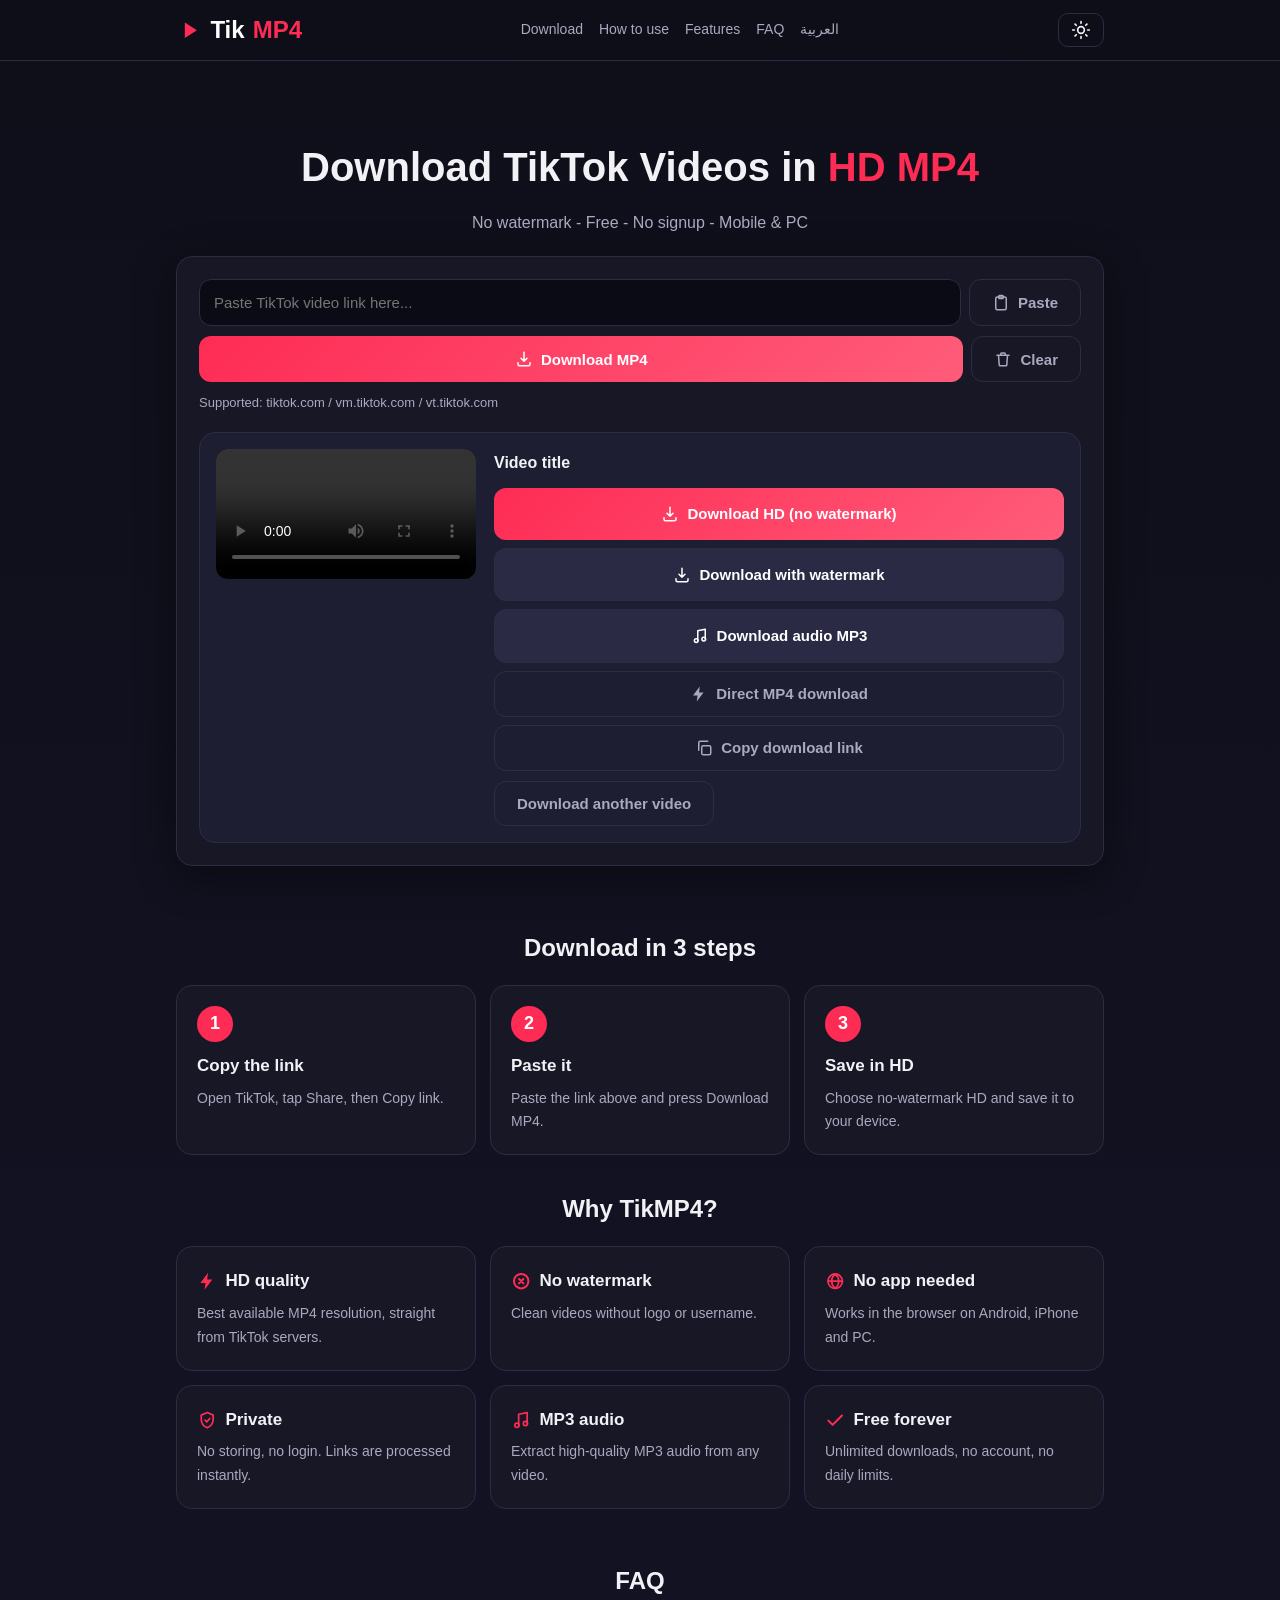
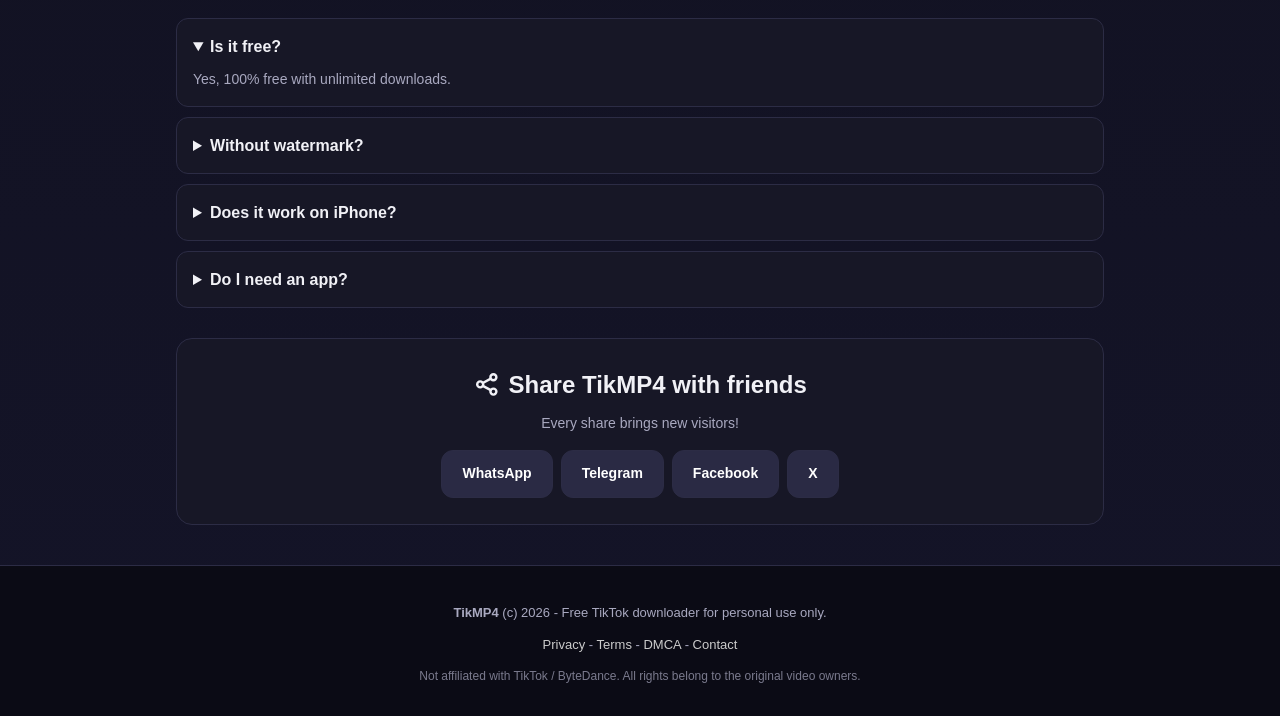
==== en.html @ a7cbd01c "Custom SVG icons, copy-link button, PWA support" ====
<!DOCTYPE html>
<html lang="en" dir="ltr">
<head>
<meta charset="UTF-8">
<meta name="viewport" content="width=device-width, initial-scale=1.0">
<title>TikMP4 | Download TikTok Videos in HD MP4 Without Watermark</title>
<meta name="description" content="Free TikTok video downloader: save any TikTok video as HD MP4 without watermark. No app, no signup, works on mobile and PC.">
<meta name="keywords" content="tiktok downloader, download tiktok video mp4, tiktok no watermark, tik tok mp4 hd">
<meta name="robots" content="index, follow">
<meta property="og:title" content="TikMP4 - TikTok Video Downloader">
<meta property="og:description" content="Download any TikTok video in HD MP4 without watermark, free.">
<meta property="og:type" content="website">
<meta property="og:url" content="https://beraniahmed29-rgb.github.io/tikmp4/en.html">
<meta property="og:image" content="https://beraniahmed29-rgb.github.io/tikmp4/social-preview.png">
<meta name="twitter:card" content="summary_large_image">
<link rel="icon" type="image/svg+xml" href="favicon.svg">
<link rel="alternate" hreflang="ar" href="https://beraniahmed29-rgb.github.io/tikmp4/">
<link rel="alternate" hreflang="en" href="https://beraniahmed29-rgb.github.io/tikmp4/en.html">
<meta name="theme-color" content="#0f0f1a">
<link rel="stylesheet" href="style.css">
<script type="application/ld+json">
{"@context":"https://schema.org","@type":"WebApplication","name":"TikMP4","url":"https://beraniahmed29-rgb.github.io/tikmp4/en.html","applicationCategory":"MultimediaApplication","operatingSystem":"Any","offers":{"@type":"Offer","price":"0","priceCurrency":"USD"},"description":"Free TikTok video downloader: HD MP4 without watermark."}
</script>
</head>
<body>

<header class="header">
  <div class="container header-inner">
    <a href="en.html" class="logo"><svg class="ic logo-ic" aria-hidden="true"><use href="icons.svg?v=1#i-play"></use></svg>Tik<span>MP4</span></a>
    <nav class="nav">
      <a href="#downloader">Download</a>
      <a href="#how">How to use</a>
      <a href="#features">Features</a>
      <a href="#faq">FAQ</a>
      <a href="index.html">العربية</a>
    </nav>
    <button id="themeToggle" class="theme-btn" type="button" title="Dark/Light mode"><svg class="ic" aria-hidden="true"><use href="icons.svg?v=1#i-sun"></use></svg></button>
  </div>
</header>

<div class="container">
  <div id="ad-top-banner" class="ad-slot ad-leaderboard"><small>Ad space</small></div>
</div>

<main class="container">

  <section class="hero" id="downloader" style="text-align:center">
    <h1>Download TikTok Videos in <span class="hl">HD MP4</span></h1>
    <p class="subtitle">No watermark - Free - No signup - Mobile &amp; PC</p>

    <div class="dl-box" style="text-align:left">
      <div class="input-row">
        <input id="tiktokUrl" type="url" inputmode="url" placeholder="Paste TikTok video link here..." autocomplete="off" dir="ltr">
        <button id="pasteBtn" class="btn btn-ghost" type="button"><svg class="ic" aria-hidden="true"><use href="icons.svg?v=1#i-paste"></use></svg>Paste</button>
      </div>
      <div class="btn-row">
        <button id="downloadBtn" class="btn btn-primary" type="button"><svg class="ic" aria-hidden="true"><use href="icons.svg?v=1#i-download"></use></svg>Download MP4</button>
        <button id="clearBtn" class="btn btn-ghost" type="button"><svg class="ic" aria-hidden="true"><use href="icons.svg?v=1#i-trash"></use></svg>Clear</button>
      </div>
      <p class="hint">Supported: tiktok.com / vm.tiktok.com / vt.tiktok.com</p>

      <div id="status" class="status" hidden></div>

      <div id="result" class="result" hidden style="text-align:left">
        <div class="result-media">
          <video id="previewVideo" controls playsinline preload="metadata"></video>
          <img id="previewCover" alt="Video cover" hidden>
        </div>
        <div class="result-info">
          <h3 id="videoTitle">Video title</h3>
          <p id="videoAuthor" class="author"></p>
          <p id="videoMeta" class="meta"></p>
          <div class="dl-actions">
            <a id="btnNoWatermark" class="btn btn-primary" href="#" target="_blank" rel="noopener"><svg class="ic" aria-hidden="true"><use href="icons.svg?v=1#i-download"></use></svg>Download HD (no watermark)</a>
            <a id="btnWatermark" class="btn btn-secondary" href="#" target="_blank" rel="noopener"><svg class="ic" aria-hidden="true"><use href="icons.svg?v=1#i-download"></use></svg>Download with watermark</a>
            <a id="btnMusic" class="btn btn-secondary" href="#" target="_blank" rel="noopener"><svg class="ic" aria-hidden="true"><use href="icons.svg?v=1#i-music"></use></svg>Download audio MP3</a>
            <button id="btnForceDl" class="btn btn-ghost" type="button"><svg class="ic" aria-hidden="true"><use href="icons.svg?v=1#i-bolt"></use></svg>Direct MP4 download</button>
            <button id="copyLinkBtn" class="btn btn-ghost" type="button"><svg class="ic" aria-hidden="true"><use href="icons.svg?v=1#i-copy"></use></svg>Copy download link</button>
          </div>
          <button id="newBtn" class="btn btn-ghost" type="button">Download another video</button>
        </div>
      </div>
    </div>
  </section>

  <section id="historySection" class="history" hidden>
    <h2><svg class="ic" aria-hidden="true"><use href="icons.svg?v=1#i-clock"></use></svg> Your recent downloads</h2>
    <div id="historyList" class="history-list"></div>
    <button id="historyClear" class="btn btn-ghost" type="button">Clear history</button>
  </section>

  <div id="ad-middle-banner" class="ad-slot ad-responsive"><small>Ad space</small></div>

  <section class="grid-3" id="how" style="text-align:center">
    <h2>Download in 3 steps</h2>
    <div class="cards" style="text-align:left">
      <div class="card"><div class="step">1</div><h3>Copy the link</h3><p>Open TikTok, tap Share, then Copy link.</p></div>
      <div class="card"><div class="step">2</div><h3>Paste it</h3><p>Paste the link above and press Download MP4.</p></div>
      <div class="card"><div class="step">3</div><h3>Save in HD</h3><p>Choose no-watermark HD and save it to your device.</p></div>
    </div>
  </section>

  <section id="features" style="text-align:center">
    <h2>Why TikMP4?</h2>
    <div class="cards" style="text-align:left">
      <div class="card"><h3><svg class="ic" aria-hidden="true"><use href="icons.svg?v=1#i-bolt"></use></svg>HD quality</h3><p>Best available MP4 resolution, straight from TikTok servers.</p></div>
      <div class="card"><h3><svg class="ic" aria-hidden="true"><use href="icons.svg?v=1#i-x"></use></svg>No watermark</h3><p>Clean videos without logo or username.</p></div>
      <div class="card"><h3><svg class="ic" aria-hidden="true"><use href="icons.svg?v=1#i-globe"></use></svg>No app needed</h3><p>Works in the browser on Android, iPhone and PC.</p></div>
      <div class="card"><h3><svg class="ic" aria-hidden="true"><use href="icons.svg?v=1#i-shield"></use></svg>Private</h3><p>No storing, no login. Links are processed instantly.</p></div>
      <div class="card"><h3><svg class="ic" aria-hidden="true"><use href="icons.svg?v=1#i-music"></use></svg>MP3 audio</h3><p>Extract high-quality MP3 audio from any video.</p></div>
      <div class="card"><h3><svg class="ic" aria-hidden="true"><use href="icons.svg?v=1#i-check"></use></svg>Free forever</h3><p>Unlimited downloads, no account, no daily limits.</p></div>
    </div>
  </section>

  <div id="ad-native" class="ad-slot ad-responsive"><small>Ad space</small></div>

  <section id="faq">
    <h2>FAQ</h2>
    <details open><summary>Is it free?</summary><p>Yes, 100% free with unlimited downloads.</p></details>
    <details><summary>Without watermark?</summary><p>Yes, the first button gives you HD MP4 with no watermark.</p></details>
    <details><summary>Does it work on iPhone?</summary><p>Yes. In Safari tap download, then Share - Save Video.</p></details>
    <details><summary>Do I need an app?</summary><p>No, everything runs in the browser.</p></details>
  </section>

  <section class="share-box">
    <h2><svg class="ic" aria-hidden="true"><use href="icons.svg?v=1#i-share"></use></svg> Share TikMP4 with friends</h2>
    <p>Every share brings new visitors!</p>
    <div class="share-btns">
      <a id="shareWa" class="btn btn-secondary" target="_blank" rel="noopener" href="#">WhatsApp</a>
      <a id="shareTg" class="btn btn-secondary" target="_blank" rel="noopener" href="#">Telegram</a>
      <a id="shareFb" class="btn btn-secondary" target="_blank" rel="noopener" href="#">Facebook</a>
      <a id="shareX" class="btn btn-secondary" target="_blank" rel="noopener" href="#">X</a>
      <button id="shareNative" class="btn btn-ghost" type="button"><svg class="ic" aria-hidden="true"><use href="icons.svg?v=1#i-share"></use></svg>Share</button>
    </div>
  </section>

</main>

<footer class="footer">
  <div class="container">
    <div id="ad-bottom-banner" class="ad-slot ad-leaderboard"><small>Ad space</small></div>
  </div>
  <div class="container footer-inner">
    <p><strong>TikMP4</strong> (c) 2026 - Free TikTok downloader for personal use only.</p>
    <nav>
      <a href="privacy.html">Privacy</a> -
      <a href="terms.html">Terms</a> -
      <a href="dmca.html">DMCA</a> -
      <a href="contact.html">Contact</a>
    </nav>
    <p class="disclaimer">Not affiliated with TikTok / ByteDance. All rights belong to the original video owners.</p>
  </div>
</footer>

<button id="toTop" type="button" title="Back to top"><svg class="ic" aria-hidden="true"><use href="icons.svg?v=1#i-up"></use></svg></button>
<script src="ads.js?v=9"></script>
<script src="app-en.js?v=1"></script>
<script src="ui.js?v=2"></script>
<script src="history.js?v=1"></script>
<script>if("serviceWorker" in navigator){window.addEventListener("load",function(){navigator.serviceWorker.register("sw.js").catch(function(){})})}</script>
</body>
</html>
---- style.css ----
:root{
  --bg:#0f0f1a; --bg2:#171726; --card:#1e1e32; --text:#f1f1f6; --muted:#a9a9c0;
  --primary:#fe2c55; --primary2:#ff5c7a; --accent:#25f4ee; --border:#2c2c45;
  --radius:16px;
}
*{box-sizing:border-box;margin:0;padding:0}
body{font-family:'Segoe UI',Tahoma,Arial,sans-serif;background:linear-gradient(180deg,#0f0f1a,#141428);color:var(--text);min-height:100vh;line-height:1.7}
.container{max-width:960px;margin:0 auto;padding:0 16px}
.header{position:sticky;top:0;z-index:50;background:rgba(15,15,26,.92);backdrop-filter:blur(10px);border-bottom:1px solid var(--border)}
.header-inner{display:flex;align-items:center;justify-content:space-between;height:60px}
.logo{font-size:24px;font-weight:800;text-decoration:none;color:#fff}
.logo span{color:var(--primary)}
.nav{display:flex;gap:16px}
.nav a{color:var(--muted);text-decoration:none;font-size:14px}
.nav a:hover{color:#fff}
@media(max-width:640px){.nav{display:none}}

.hero{text-align:center;padding:36px 0 10px}
.hero h1{font-size:clamp(24px,5vw,40px);font-weight:800;margin-bottom:8px}
.hl{color:var(--primary)}
.subtitle{color:var(--muted);margin-bottom:20px}

.dl-box{background:var(--bg2);border:1px solid var(--border);border-radius:var(--radius);padding:22px;box-shadow:0 10px 40px rgba(0,0,0,.4)}
.input-row{display:flex;gap:8px}
.input-row input{flex:1;background:#0b0b15;border:1px solid var(--border);border-radius:12px;color:#fff;padding:14px;font-size:15px;outline:none}
.input-row input:focus{border-color:var(--primary)}
.btn{border:none;border-radius:12px;padding:13px 22px;font-size:15px;font-weight:700;cursor:pointer;text-decoration:none;display:inline-block;transition:.2s}
.btn-primary{background:linear-gradient(135deg,var(--primary),var(--primary2));color:#fff}
.btn-primary:hover{transform:translateY(-1px);box-shadow:0 6px 20px rgba(254,44,85,.4)}
.btn-primary:disabled{opacity:.6;cursor:wait;transform:none}
.btn-secondary{background:#2a2a44;color:#fff;border:1px solid var(--border)}
.btn-secondary:hover{background:#34345a}
.btn-ghost{background:transparent;color:var(--muted);border:1px solid var(--border)}
.btn-ghost:hover{color:#fff;border-color:#555}
.btn-row{display:flex;gap:8px;margin-top:10px;justify-content:center;flex-wrap:wrap}
.btn-row .btn-primary{flex:1;min-width:200px}
.hint{color:var(--muted);font-size:13px;margin-top:10px}

.status{margin-top:14px;padding:12px;border-radius:10px;font-size:14px}
.status.loading{background:#1a2a4a;color:#7fb3ff}
.status.error{background:#3a1620;color:#ff8fa0;border:1px solid #6b2230}
.status.success{background:#123324;color:#6ff2b0;border:1px solid #1f5c3d}

.result{display:flex;gap:18px;margin-top:18px;text-align:right;background:var(--card);border:1px solid var(--border);border-radius:var(--radius);padding:16px}
@media(max-width:700px){.result{flex-direction:column}}
.result-media{flex:0 0 260px}
.result-media video,.result-media img{width:100%;max-height:460px;border-radius:12px;background:#000}
.result-info{flex:1}
.result-info h3{font-size:16px;margin-bottom:6px;word-break:break-word}
.author{color:var(--accent);font-size:14px;margin-bottom:4px}
.meta{color:var(--muted);font-size:13px;margin-bottom:12px}
.dl-actions{display:flex;flex-direction:column;gap:8px;margin-bottom:10px}
.dl-actions .btn{text-align:center}

.ad-slot{background:#101020;border:1px dashed #3a3a5c;border-radius:12px;min-height:90px;display:flex;align-items:center;justify-content:center;margin:18px 0;position:relative;flex-direction:column;gap:6px;overflow:hidden}
.ad-slot small{color:#55577a;font-size:11px;position:absolute;top:4px;left:10px}
.ad-leaderboard{min-height:90px}
.ad-responsive{min-height:120px}

.grid-3 h2,#features h2,#faq h2{text-align:center;margin:34px 0 16px;font-size:24px}
.cards{display:grid;grid-template-columns:repeat(auto-fit,minmax(240px,1fr));gap:14px}
.card{background:var(--bg2);border:1px solid var(--border);border-radius:var(--radius);padding:20px}
.card h3{margin-bottom:6px;font-size:17px}
.card p{color:var(--muted);font-size:14px}
.step{width:36px;height:36px;border-radius:50%;background:var(--primary);color:#fff;font-weight:800;display:flex;align-items:center;justify-content:center;margin-bottom:10px}

#faq details{background:var(--bg2);border:1px solid var(--border);border-radius:12px;padding:14px 16px;margin-bottom:10px;cursor:pointer}
#faq summary{font-weight:700;cursor:pointer}
#faq p{color:var(--muted);margin-top:8px;font-size:14px}

.footer{margin-top:40px;border-top:1px solid var(--border);background:#0b0b15;padding-bottom:30px}
.footer-inner{text-align:center;color:var(--muted);font-size:13px}
.footer-inner nav{margin:10px 0}
.footer-inner a{color:#ccc;text-decoration:none}
.footer-inner a:hover{color:#fff}
.disclaimer{font-size:12px;opacity:.7}

.page{max-width:760px;margin:30px auto;background:var(--bg2);border:1px solid var(--border);border-radius:var(--radius);padding:28px}
.page h1{margin-bottom:12px}
.page p,.page li{color:#cfcfe0;font-size:15px;margin-bottom:10px}
.page a{color:var(--accent)}

.share-box{text-align:center;background:var(--bg2);border:1px solid var(--border);border-radius:var(--radius);padding:26px 18px;margin-top:30px}
.share-box h2{margin-bottom:6px}
.share-box p{color:var(--muted);font-size:14px;margin-bottom:14px}
.share-btns{display:flex;gap:8px;justify-content:center;flex-wrap:wrap}
.share-btns .btn{padding:11px 20px;font-size:14px}

/* Light theme */
[data-theme="light"]{--bg:#f4f4fa;--bg2:#ffffff;--card:#ffffff;--text:#16162a;--muted:#5a5a75;--border:#e0e0ef}
[data-theme="light"] body{background:linear-gradient(180deg,#f4f4fa,#e9e9f5)}
[data-theme="light"] .header{background:rgba(255,255,255,.92)}
[data-theme="light"] .logo{color:#16162a}
[data-theme="light"] .input-row input{background:#f4f4fa;color:#16162a}
[data-theme="light"] .result-media video,.result-media img{background:#ddd}
[data-theme="light"] .footer{background:#ececf5}
[data-theme="light"] .ad-slot{background:#f0f0f8}

/* History */
.history{background:var(--bg2);border:1px solid var(--border);border-radius:var(--radius);padding:20px;margin-top:22px}
.history h2{font-size:19px;margin-bottom:12px}
.history-list{display:flex;flex-direction:column;gap:10px;margin-bottom:12px}
.history-item{display:flex;align-items:center;gap:12px;background:var(--card);border:1px solid var(--border);border-radius:12px;padding:8px 12px}
.history-item img{width:52px;height:52px;object-fit:cover;border-radius:8px;background:#000;flex-shrink:0}
.history-item .no-cover{width:52px;height:52px;border-radius:8px;background:#2a2a44;display:flex;align-items:center;justify-content:center;font-size:24px;flex-shrink:0}
.history-txt{flex:1;min-width:0}
.history-txt strong{display:block;font-size:14px;white-space:nowrap;overflow:hidden;text-overflow:ellipsis}
.history-txt span{color:var(--muted);font-size:12px}
.history-item .btn{padding:8px 18px;font-size:13px;flex-shrink:0}

/* Header theme button + back to top */
.theme-btn{background:transparent;border:1px solid var(--border);border-radius:10px;font-size:18px;padding:6px 12px;cursor:pointer;color:var(--text)}
.theme-btn:hover{border-color:var(--primary)}
#toTop{position:fixed;bottom:22px;inset-inline-start:22px;z-index:60;width:48px;height:48px;border-radius:50%;border:1px solid var(--border);background:var(--primary);color:#fff;font-size:22px;cursor:pointer;display:none;align-items:center;justify-content:center;box-shadow:0 6px 20px rgba(0,0,0,.4)}

/* Icon system */
.ic{width:1.2em;height:1.2em;vertical-align:-0.22em;flex-shrink:0}
.btn{display:inline-flex;align-items:center;justify-content:center;gap:8px}
.logo{display:inline-flex;align-items:center;gap:8px}
.logo-ic{width:1.1em;height:1.1em;color:var(--primary)}
.card h3{display:flex;align-items:center;gap:8px}
.card h3 .ic{color:var(--primary)}
.step{font-size:18px}
.btn-primary:disabled{animation:pulse 1.2s ease-in-out infinite}
@keyframes pulse{0%,100%{opacity:.65}50%{opacity:1}}
.dl-actions .btn{width:100%}
#toTop .ic{width:22px;height:22px}
.theme-btn{display:inline-flex;align-items:center}
.theme-btn .ic{width:20px;height:20px}
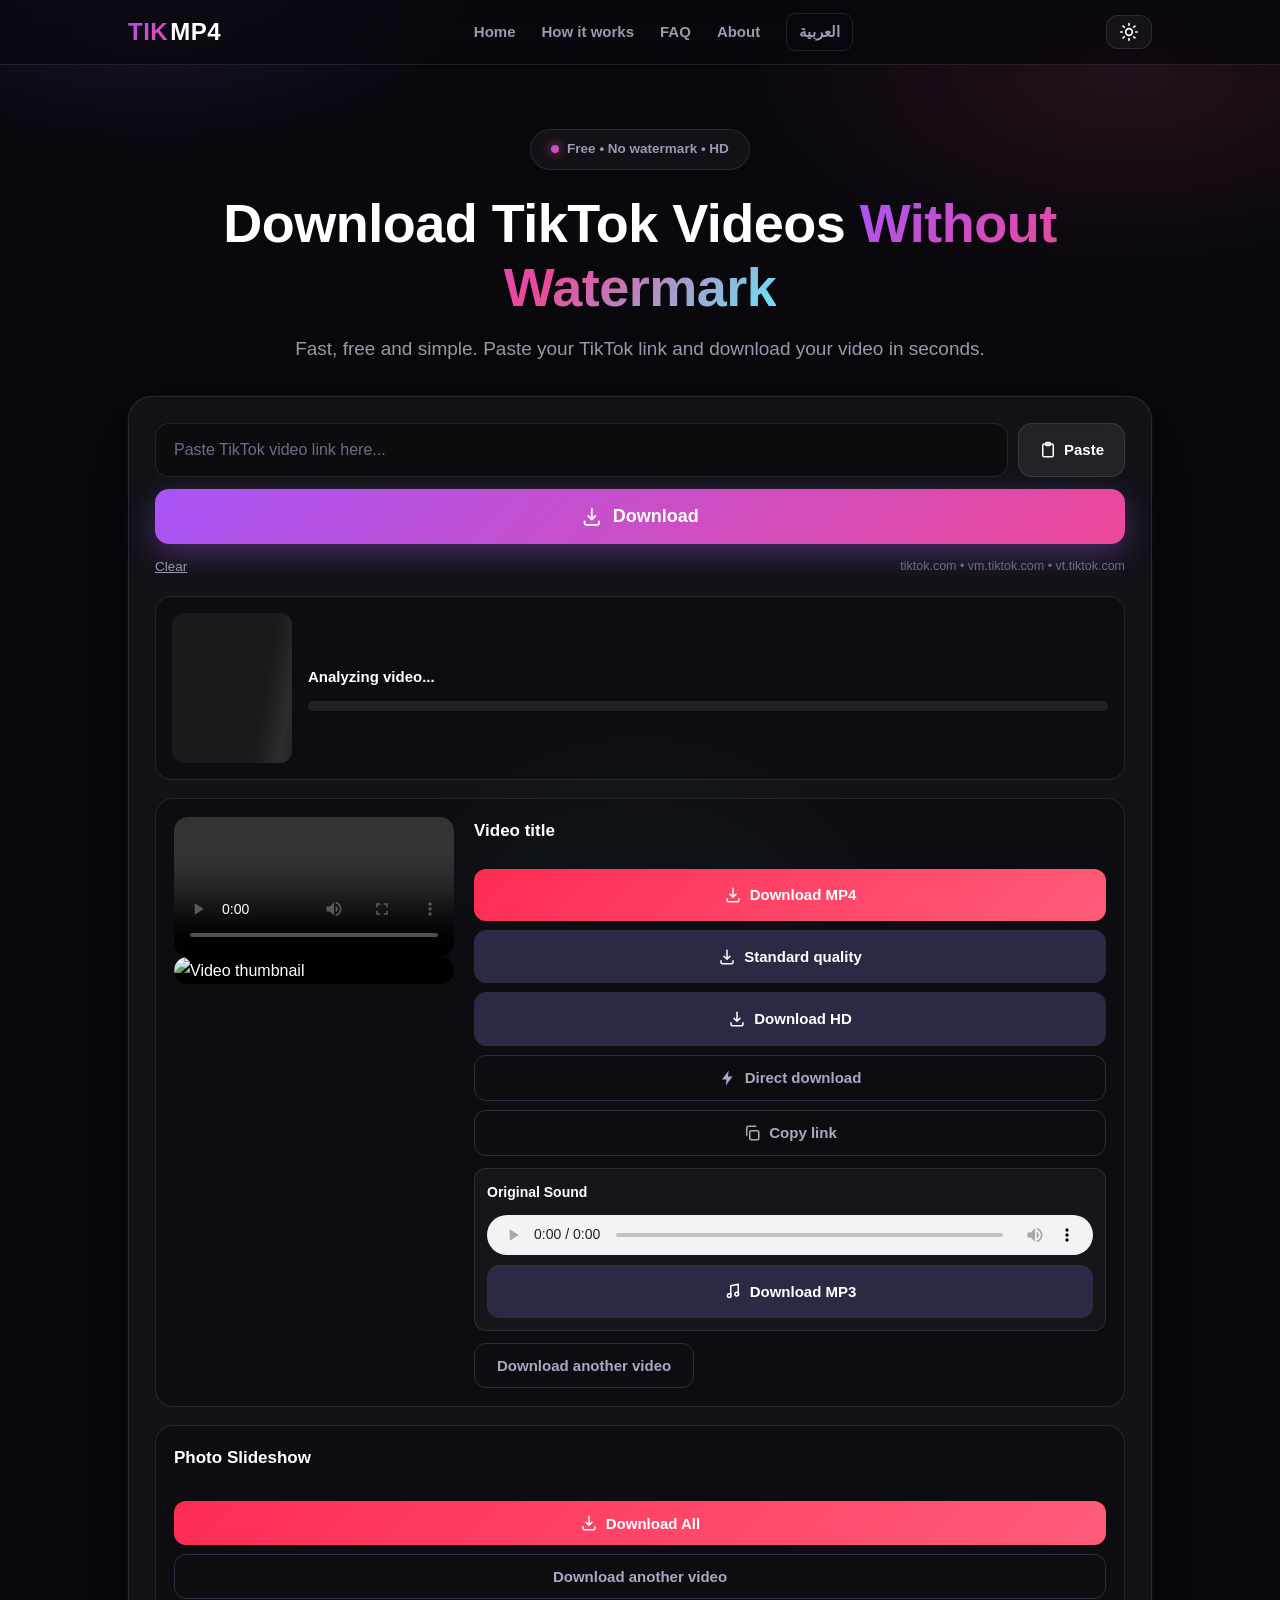
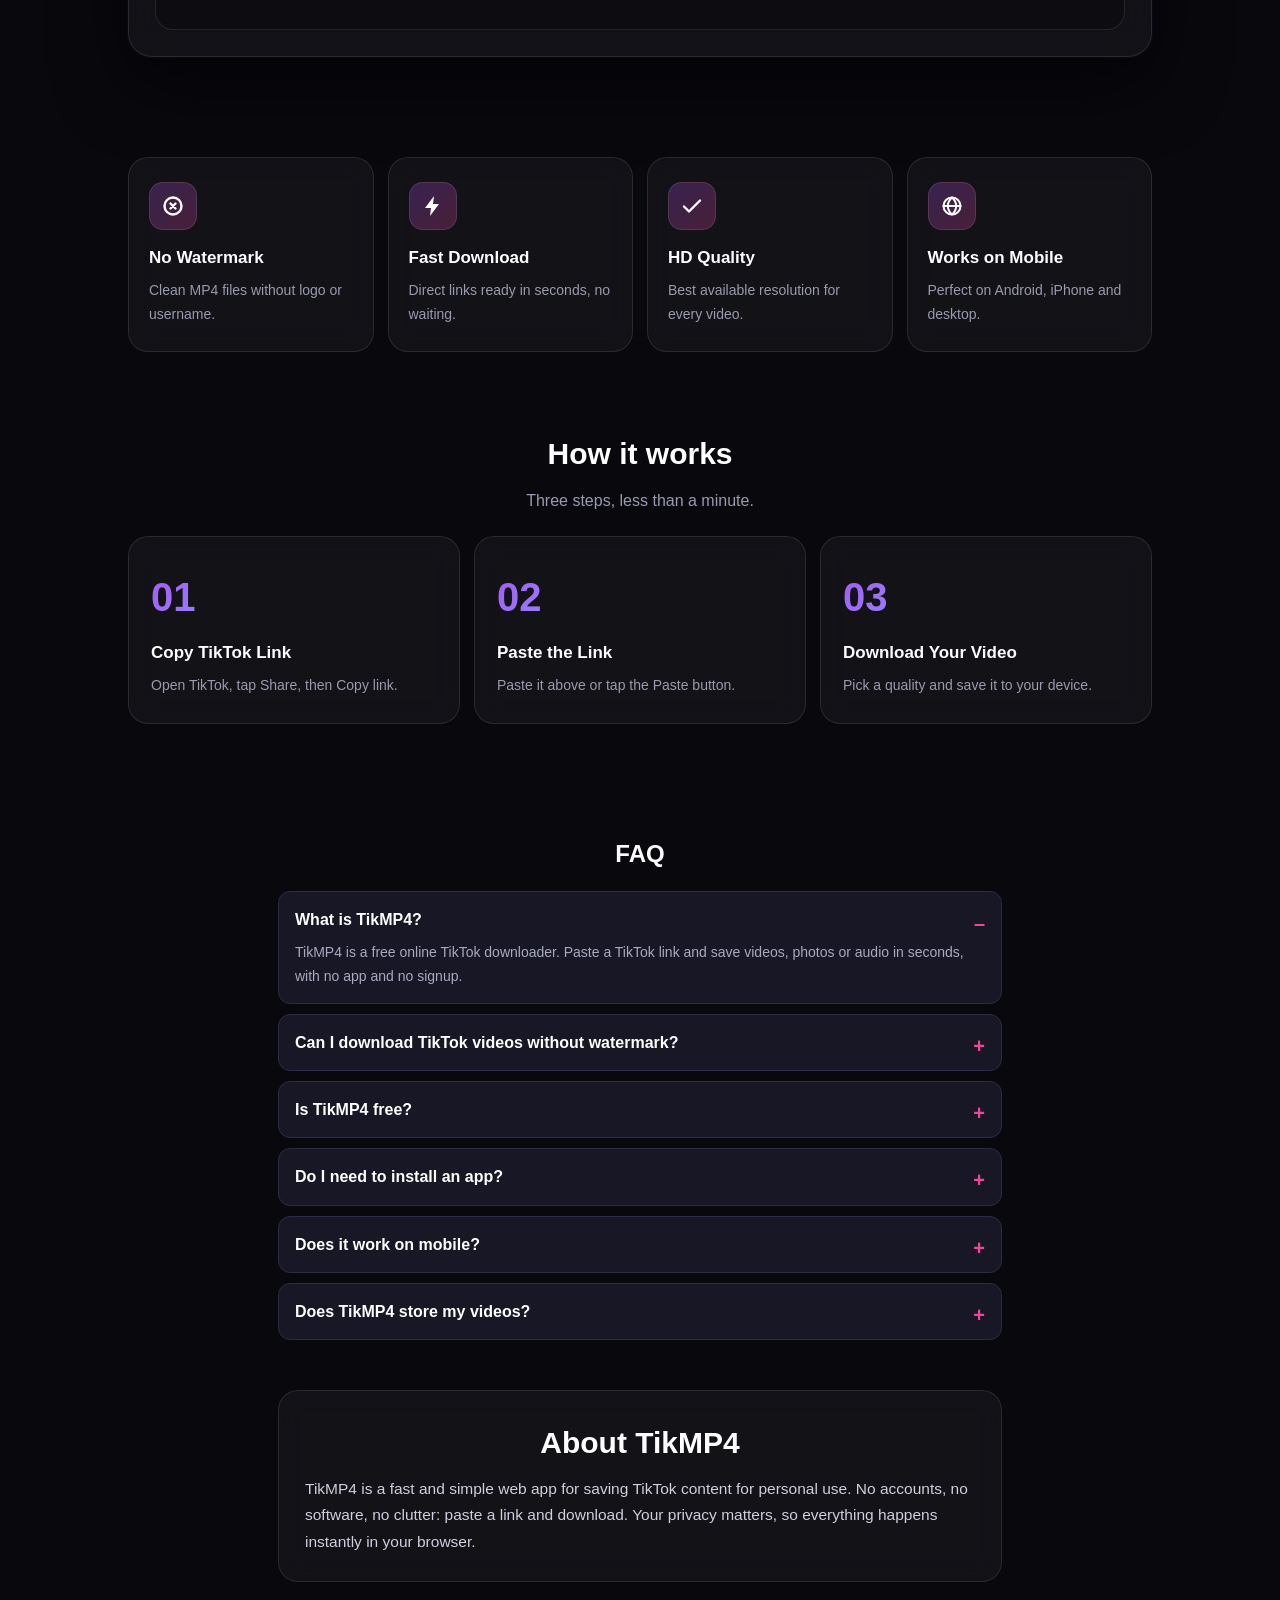
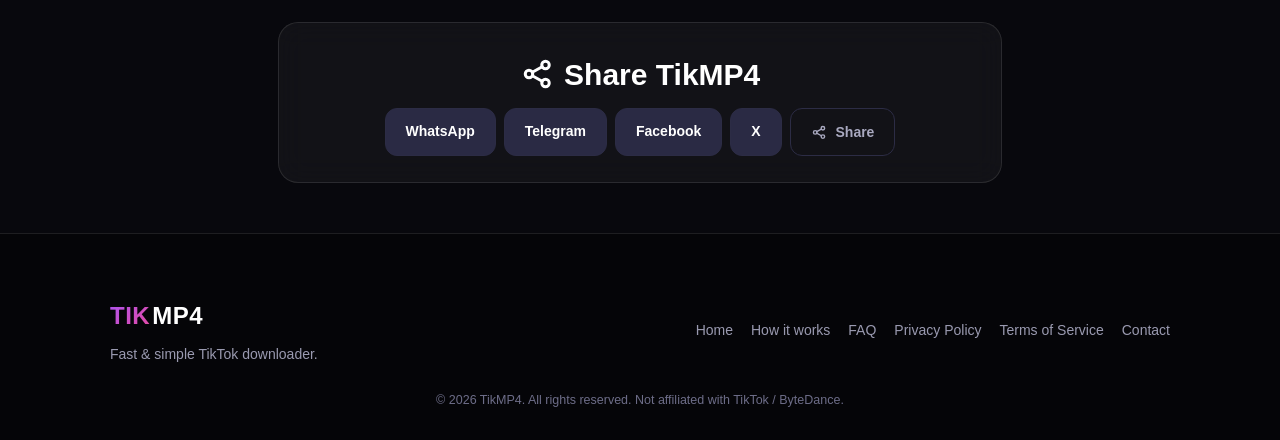
==== commit fb950e34: "Premium redesign: glassmorphism EN flagship, staged loader, slideshow, audio player" ====
--- a/en.html
+++ b/en.html
@@ -3,158 +3,256 @@
 <head>
 <meta charset="UTF-8">
 <meta name="viewport" content="width=device-width, initial-scale=1.0">
-<title>TikMP4 | Download TikTok Videos in HD MP4 Without Watermark</title>
-<meta name="description" content="Free TikTok video downloader: save any TikTok video as HD MP4 without watermark. No app, no signup, works on mobile and PC.">
-<meta name="keywords" content="tiktok downloader, download tiktok video mp4, tiktok no watermark, tik tok mp4 hd">
+<title>TikMP4 - Download TikTok Videos Without Watermark</title>
+<meta name="description" content="Download TikTok videos quickly and easily with TikMP4. Free online TikTok downloader with a fast and simple experience.">
+<meta name="keywords" content="TikTok downloader, TikTok video downloader, download TikTok video, TikTok MP4, TikTok downloader without watermark, download TikTok videos, TikTok video download">
 <meta name="robots" content="index, follow">
-<meta property="og:title" content="TikMP4 - TikTok Video Downloader">
-<meta property="og:description" content="Download any TikTok video in HD MP4 without watermark, free.">
+<link rel="canonical" href="https://beraniahmed29-rgb.github.io/tikmp4/en.html">
+<meta property="og:title" content="TikMP4 - Download TikTok Videos Without Watermark">
+<meta property="og:description" content="Download TikTok videos quickly and easily with TikMP4. Free online TikTok downloader with a fast and simple experience.">
 <meta property="og:type" content="website">
 <meta property="og:url" content="https://beraniahmed29-rgb.github.io/tikmp4/en.html">
 <meta property="og:image" content="https://beraniahmed29-rgb.github.io/tikmp4/social-preview.png">
+<meta property="og:image:width" content="1200">
+<meta property="og:image:height" content="630">
 <meta name="twitter:card" content="summary_large_image">
+<meta name="twitter:title" content="TikMP4 - Download TikTok Videos Without Watermark">
+<meta name="twitter:description" content="Free online TikTok downloader with a fast and simple experience.">
+<meta name="twitter:image" content="https://beraniahmed29-rgb.github.io/tikmp4/social-preview.png">
 <link rel="icon" type="image/svg+xml" href="favicon.svg">
+<link rel="apple-touch-icon" href="apple-touch-icon.png">
 <link rel="alternate" hreflang="ar" href="https://beraniahmed29-rgb.github.io/tikmp4/">
 <link rel="alternate" hreflang="en" href="https://beraniahmed29-rgb.github.io/tikmp4/en.html">
-<meta name="theme-color" content="#0f0f1a">
-<link rel="stylesheet" href="style.css">
+<meta name="theme-color" content="#08080D">
+<link rel="stylesheet" href="style.css?v=2">
 <script type="application/ld+json">
-{"@context":"https://schema.org","@type":"WebApplication","name":"TikMP4","url":"https://beraniahmed29-rgb.github.io/tikmp4/en.html","applicationCategory":"MultimediaApplication","operatingSystem":"Any","offers":{"@type":"Offer","price":"0","priceCurrency":"USD"},"description":"Free TikTok video downloader: HD MP4 without watermark."}
+{"@context":"https://schema.org","@type":"WebApplication","name":"TikMP4","url":"https://beraniahmed29-rgb.github.io/tikmp4/en.html","applicationCategory":"MultimediaApplication","operatingSystem":"Any","offers":{"@type":"Offer","price":"0","priceCurrency":"USD"},"description":"Download TikTok videos quickly and easily with TikMP4. Free online TikTok downloader with a fast and simple experience."}
+</script>
+<script type="application/ld+json">
+{"@context":"https://schema.org","@type":"FAQPage","mainEntity":[
+{"@type":"Question","name":"What is TikMP4?","acceptedAnswer":{"@type":"Answer","text":"TikMP4 is a free online TikTok downloader. Paste a TikTok link and save videos, photos or audio in seconds, with no app and no signup."}},
+{"@type":"Question","name":"Can I download TikTok videos without watermark?","acceptedAnswer":{"@type":"Answer","text":"Yes. Choose the HD download option to get a clean MP4 file without the TikTok watermark."}},
+{"@type":"Question","name":"Is TikMP4 free?","acceptedAnswer":{"@type":"Answer","text":"Yes, TikMP4 is 100% free with unlimited downloads and no account required."}},
+{"@type":"Question","name":"Do I need to install an app?","acceptedAnswer":{"@type":"Answer","text":"No. TikMP4 works entirely in your browser on Android, iPhone and desktop."}},
+{"@type":"Question","name":"Does it work on mobile?","acceptedAnswer":{"@type":"Answer","text":"Yes, the site is mobile-first and works great on small screens."}},
+{"@type":"Question","name":"Does TikMP4 store my videos?","acceptedAnswer":{"@type":"Answer","text":"No. Links are processed instantly and nothing is stored on our servers. Download history stays only in your own browser."}}
+]}
 </script>
 </head>
-<body>
-
-<header class="header">
-  <div class="container header-inner">
-    <a href="en.html" class="logo"><svg class="ic logo-ic" aria-hidden="true"><use href="icons.svg?v=1#i-play"></use></svg>Tik<span>MP4</span></a>
-    <nav class="nav">
-      <a href="#downloader">Download</a>
-      <a href="#how">How to use</a>
-      <a href="#features">Features</a>
+<body class="pm">
+
+<header class="pm-header">
+  <div class="pm-wrap pm-header-in">
+    <a href="en.html" class="pm-logo" aria-label="TikMP4 home"><span class="pm-logo-a">TIK</span><span class="pm-logo-b">MP4</span></a>
+    <nav class="pm-nav" aria-label="Main navigation">
+      <a href="#home">Home</a>
+      <a href="#how">How it works</a>
       <a href="#faq">FAQ</a>
-      <a href="index.html">العربية</a>
+      <a href="#about">About</a>
+      <a href="index.html" class="pm-lang">العربية</a>
     </nav>
-    <button id="themeToggle" class="theme-btn" type="button" title="Dark/Light mode"><svg class="ic" aria-hidden="true"><use href="icons.svg?v=1#i-sun"></use></svg></button>
-  </div>
+    <div class="pm-header-actions">
+      <button id="themeToggle" class="theme-btn" type="button" aria-label="Toggle dark and light mode"><svg class="ic" aria-hidden="true"><use href="icons.svg?v=1#i-sun"></use></svg></button>
+      <button id="menuBtn" class="pm-menu-btn" type="button" aria-label="Open menu" aria-expanded="false">☰</button>
+    </div>
+  </div>
+  <nav id="mobileMenu" class="pm-mobile-menu" aria-label="Mobile navigation" hidden>
+    <a href="#home">Home</a>
+    <a href="#how">How it works</a>
+    <a href="#faq">FAQ</a>
+    <a href="#about">About</a>
+    <a href="index.html">العربية</a>
+  </nav>
 </header>
 
-<div class="container">
-  <div id="ad-top-banner" class="ad-slot ad-leaderboard"><small>Ad space</small></div>
-</div>
-
-<main class="container">
-
-  <section class="hero" id="downloader" style="text-align:center">
-    <h1>Download TikTok Videos in <span class="hl">HD MP4</span></h1>
-    <p class="subtitle">No watermark - Free - No signup - Mobile &amp; PC</p>
-
-    <div class="dl-box" style="text-align:left">
-      <div class="input-row">
-        <input id="tiktokUrl" type="url" inputmode="url" placeholder="Paste TikTok video link here..." autocomplete="off" dir="ltr">
-        <button id="pasteBtn" class="btn btn-ghost" type="button"><svg class="ic" aria-hidden="true"><use href="icons.svg?v=1#i-paste"></use></svg>Paste</button>
-      </div>
-      <div class="btn-row">
-        <button id="downloadBtn" class="btn btn-primary" type="button"><svg class="ic" aria-hidden="true"><use href="icons.svg?v=1#i-download"></use></svg>Download MP4</button>
-        <button id="clearBtn" class="btn btn-ghost" type="button"><svg class="ic" aria-hidden="true"><use href="icons.svg?v=1#i-trash"></use></svg>Clear</button>
-      </div>
-      <p class="hint">Supported: tiktok.com / vm.tiktok.com / vt.tiktok.com</p>
-
-      <div id="status" class="status" hidden></div>
-
-      <div id="result" class="result" hidden style="text-align:left">
-        <div class="result-media">
-          <video id="previewVideo" controls playsinline preload="metadata"></video>
-          <img id="previewCover" alt="Video cover" hidden>
-        </div>
-        <div class="result-info">
-          <h3 id="videoTitle">Video title</h3>
-          <p id="videoAuthor" class="author"></p>
-          <p id="videoMeta" class="meta"></p>
-          <div class="dl-actions">
-            <a id="btnNoWatermark" class="btn btn-primary" href="#" target="_blank" rel="noopener"><svg class="ic" aria-hidden="true"><use href="icons.svg?v=1#i-download"></use></svg>Download HD (no watermark)</a>
-            <a id="btnWatermark" class="btn btn-secondary" href="#" target="_blank" rel="noopener"><svg class="ic" aria-hidden="true"><use href="icons.svg?v=1#i-download"></use></svg>Download with watermark</a>
-            <a id="btnMusic" class="btn btn-secondary" href="#" target="_blank" rel="noopener"><svg class="ic" aria-hidden="true"><use href="icons.svg?v=1#i-music"></use></svg>Download audio MP3</a>
-            <button id="btnForceDl" class="btn btn-ghost" type="button"><svg class="ic" aria-hidden="true"><use href="icons.svg?v=1#i-bolt"></use></svg>Direct MP4 download</button>
-            <button id="copyLinkBtn" class="btn btn-ghost" type="button"><svg class="ic" aria-hidden="true"><use href="icons.svg?v=1#i-copy"></use></svg>Copy download link</button>
-          </div>
-          <button id="newBtn" class="btn btn-ghost" type="button">Download another video</button>
-        </div>
-      </div>
-    </div>
-  </section>
-
-  <section id="historySection" class="history" hidden>
-    <h2><svg class="ic" aria-hidden="true"><use href="icons.svg?v=1#i-clock"></use></svg> Your recent downloads</h2>
-    <div id="historyList" class="history-list"></div>
-    <button id="historyClear" class="btn btn-ghost" type="button">Clear history</button>
-  </section>
-
-  <div id="ad-middle-banner" class="ad-slot ad-responsive"><small>Ad space</small></div>
-
-  <section class="grid-3" id="how" style="text-align:center">
-    <h2>Download in 3 steps</h2>
-    <div class="cards" style="text-align:left">
-      <div class="card"><div class="step">1</div><h3>Copy the link</h3><p>Open TikTok, tap Share, then Copy link.</p></div>
-      <div class="card"><div class="step">2</div><h3>Paste it</h3><p>Paste the link above and press Download MP4.</p></div>
-      <div class="card"><div class="step">3</div><h3>Save in HD</h3><p>Choose no-watermark HD and save it to your device.</p></div>
-    </div>
-  </section>
-
-  <section id="features" style="text-align:center">
-    <h2>Why TikMP4?</h2>
-    <div class="cards" style="text-align:left">
-      <div class="card"><h3><svg class="ic" aria-hidden="true"><use href="icons.svg?v=1#i-bolt"></use></svg>HD quality</h3><p>Best available MP4 resolution, straight from TikTok servers.</p></div>
-      <div class="card"><h3><svg class="ic" aria-hidden="true"><use href="icons.svg?v=1#i-x"></use></svg>No watermark</h3><p>Clean videos without logo or username.</p></div>
-      <div class="card"><h3><svg class="ic" aria-hidden="true"><use href="icons.svg?v=1#i-globe"></use></svg>No app needed</h3><p>Works in the browser on Android, iPhone and PC.</p></div>
-      <div class="card"><h3><svg class="ic" aria-hidden="true"><use href="icons.svg?v=1#i-shield"></use></svg>Private</h3><p>No storing, no login. Links are processed instantly.</p></div>
-      <div class="card"><h3><svg class="ic" aria-hidden="true"><use href="icons.svg?v=1#i-music"></use></svg>MP3 audio</h3><p>Extract high-quality MP3 audio from any video.</p></div>
-      <div class="card"><h3><svg class="ic" aria-hidden="true"><use href="icons.svg?v=1#i-check"></use></svg>Free forever</h3><p>Unlimited downloads, no account, no daily limits.</p></div>
-    </div>
-  </section>
-
-  <div id="ad-native" class="ad-slot ad-responsive"><small>Ad space</small></div>
-
-  <section id="faq">
-    <h2>FAQ</h2>
-    <details open><summary>Is it free?</summary><p>Yes, 100% free with unlimited downloads.</p></details>
-    <details><summary>Without watermark?</summary><p>Yes, the first button gives you HD MP4 with no watermark.</p></details>
-    <details><summary>Does it work on iPhone?</summary><p>Yes. In Safari tap download, then Share - Save Video.</p></details>
-    <details><summary>Do I need an app?</summary><p>No, everything runs in the browser.</p></details>
-  </section>
-
-  <section class="share-box">
-    <h2><svg class="ic" aria-hidden="true"><use href="icons.svg?v=1#i-share"></use></svg> Share TikMP4 with friends</h2>
-    <p>Every share brings new visitors!</p>
-    <div class="share-btns">
-      <a id="shareWa" class="btn btn-secondary" target="_blank" rel="noopener" href="#">WhatsApp</a>
-      <a id="shareTg" class="btn btn-secondary" target="_blank" rel="noopener" href="#">Telegram</a>
-      <a id="shareFb" class="btn btn-secondary" target="_blank" rel="noopener" href="#">Facebook</a>
-      <a id="shareX" class="btn btn-secondary" target="_blank" rel="noopener" href="#">X</a>
-      <button id="shareNative" class="btn btn-ghost" type="button"><svg class="ic" aria-hidden="true"><use href="icons.svg?v=1#i-share"></use></svg>Share</button>
-    </div>
-  </section>
-
+<main>
+  <!-- HERO -->
+  <section class="pm-hero" id="home">
+    <div class="pm-wrap">
+      <div class="pm-badge"><span class="pm-dot"></span>Free &bull; No watermark &bull; HD</div>
+      <h1>Download TikTok Videos <span class="pm-grad">Without Watermark</span></h1>
+      <p class="pm-sub">Fast, free and simple. Paste your TikTok link and download your video in seconds.</p>
+
+      <div class="pm-dl-card" id="downloader">
+        <div class="pm-input-row">
+          <input id="tiktokUrl" type="url" inputmode="url" placeholder="Paste TikTok video link here..." autocomplete="off" dir="ltr" aria-label="TikTok video link">
+          <button id="pasteBtn" class="pm-paste" type="button"><svg class="ic" aria-hidden="true"><use href="icons.svg?v=1#i-paste"></use></svg><span>Paste</span></button>
+        </div>
+        <button id="downloadBtn" class="pm-download" type="button"><svg class="ic" aria-hidden="true"><use href="icons.svg?v=1#i-download"></use></svg><span>Download</span></button>
+        <div class="pm-dl-foot">
+          <button id="clearBtn" class="pm-linkbtn" type="button">Clear</button>
+          <span class="pm-hint">tiktok.com &bull; vm.tiktok.com &bull; vt.tiktok.com</span>
+        </div>
+
+        <div id="status" class="status" hidden></div>
+
+        <!-- Loading -->
+        <div id="loader" class="pm-loader" hidden>
+          <div class="pm-skel-media" aria-hidden="true"></div>
+          <div class="pm-load-body">
+            <p id="loadStep" class="pm-load-step">Analyzing video...</p>
+            <div class="pm-progress" role="progressbar" aria-label="Loading"><div id="loadBar" class="pm-progress-bar"></div></div>
+          </div>
+        </div>
+
+        <!-- Result -->
+        <div id="result" class="pm-result" hidden>
+          <div class="pm-result-media">
+            <video id="previewVideo" controls playsinline preload="metadata" hidden></video>
+            <img id="previewCover" alt="Video thumbnail" hidden>
+          </div>
+          <div class="pm-result-info">
+            <h3 id="videoTitle">Video title</h3>
+            <p id="videoAuthor" class="author"></p>
+            <div id="videoMeta" class="pm-meta"></div>
+            <div class="dl-actions">
+              <a id="btnNoWatermark" class="btn btn-primary" href="#" target="_blank" rel="noopener"><svg class="ic" aria-hidden="true"><use href="icons.svg?v=1#i-download"></use></svg>Download MP4</a>
+              <a id="btnWatermark" class="btn btn-secondary" href="#" target="_blank" rel="noopener"><svg class="ic" aria-hidden="true"><use href="icons.svg?v=1#i-download"></use></svg>Standard quality</a>
+              <a id="btnWatermark" class="btn btn-secondary" href="#" target="_blank" rel="noopener"><svg class="ic" aria-hidden="true"><use href="icons.svg?v=1#i-download"></use></svg>Download HD</a>
+              <button id="btnForceDl" class="btn btn-ghost" type="button"><svg class="ic" aria-hidden="true"><use href="icons.svg?v=1#i-bolt"></use></svg>Direct download</button>
+              <button id="copyLinkBtn" class="btn btn-ghost" type="button"><svg class="ic" aria-hidden="true"><use href="icons.svg?v=1#i-copy"></use></svg>Copy link</button>
+            </div>
+            <div id="audioSection" class="pm-audio" hidden>
+              <p class="pm-audio-title">Original Sound</p>
+              <audio id="audioPlayer" controls preload="metadata"></audio>
+              <a id="btnMusic" class="btn btn-secondary" href="#" target="_blank" rel="noopener"><svg class="ic" aria-hidden="true"><use href="icons.svg?v=1#i-music"></use></svg>Download MP3</a>
+            </div>
+            <button id="newBtn" class="btn btn-ghost" type="button">Download another video</button>
+          </div>
+        </div>
+
+        <!-- Photo slideshow result -->
+        <div id="photoResult" class="pm-result" hidden>
+          <div class="pm-result-info" style="flex:1">
+            <h3 id="photoTitle">Photo Slideshow</h3>
+            <p id="photoAuthor" class="author"></p>
+            <div id="photoGrid" class="pm-photo-grid"></div>
+            <div class="dl-actions">
+              <button id="btnDlAll" class="btn btn-primary" type="button"><svg class="ic" aria-hidden="true"><use href="icons.svg?v=1#i-download"></use></svg>Download All</button>
+              <button id="newBtnPhoto" class="btn btn-ghost" type="button">Download another video</button>
+            </div>
+          </div>
+        </div>
+      </div>
+    </div>
+  </section>
+
+  <div class="pm-wrap">
+    <div id="ad-top-banner" class="ad-slot ad-leaderboard"><small>Ad space</small></div>
+  </div>
+
+  <!-- FEATURES -->
+  <section class="pm-section" id="features">
+    <div class="pm-wrap">
+      <div class="pm-cards">
+        <div class="pm-card pm-in"><div class="pm-ic"><svg class="ic" aria-hidden="true"><use href="icons.svg?v=1#i-x"></use></svg></div><h3>No Watermark</h3><p>Clean MP4 files without logo or username.</p></div>
+        <div class="pm-card pm-in"><div class="pm-ic"><svg class="ic" aria-hidden="true"><use href="icons.svg?v=1#i-bolt"></use></svg></div><h3>Fast Download</h3><p>Direct links ready in seconds, no waiting.</p></div>
+        <div class="pm-card pm-in"><div class="pm-ic"><svg class="ic" aria-hidden="true"><use href="icons.svg?v=1#i-check"></use></svg></div><h3>HD Quality</h3><p>Best available resolution for every video.</p></div>
+        <div class="pm-card pm-in"><div class="pm-ic"><svg class="ic" aria-hidden="true"><use href="icons.svg?v=1#i-globe"></use></svg></div><h3>Works on Mobile</h3><p>Perfect on Android, iPhone and desktop.</p></div>
+      </div>
+    </div>
+  </section>
+
+  <div class="pm-wrap">
+    <div id="ad-middle-banner" class="ad-slot ad-responsive"><small>Ad space</small></div>
+  </div>
+
+  <!-- HOW -->
+  <section class="pm-section" id="how">
+    <div class="pm-wrap">
+      <h2 class="pm-h2">How it works</h2>
+      <p class="pm-lead">Three steps, less than a minute.</p>
+      <div class="pm-steps">
+        <div class="pm-step pm-in"><div class="pm-num">01</div><h3>Copy TikTok Link</h3><p>Open TikTok, tap Share, then Copy link.</p></div>
+        <div class="pm-step pm-in"><div class="pm-num">02</div><h3>Paste the Link</h3><p>Paste it above or tap the Paste button.</p></div>
+        <div class="pm-step pm-in"><div class="pm-num">03</div><h3>Download Your Video</h3><p>Pick a quality and save it to your device.</p></div>
+      </div>
+    </div>
+  </section>
+
+  <!-- HISTORY -->
+  <section class="pm-section" id="historySection" hidden>
+    <div class="pm-wrap">
+      <div class="pm-glass">
+        <h2 class="pm-h2"><svg class="ic" aria-hidden="true"><use href="icons.svg?v=1#i-clock"></use></svg> Recent Downloads</h2>
+        <div id="historyList" class="history-list"></div>
+        <button id="historyClear" class="btn btn-ghost" type="button">Clear History</button>
+      </div>
+    </div>
+  </section>
+
+  <div class="pm-wrap">
+    <div id="ad-native" class="ad-slot ad-responsive"><small>Ad space</small></div>
+  </div>
+
+  <!-- FAQ -->
+  <section class="pm-section" id="faq">
+    <div class="pm-wrap pm-narrow">
+      <h2 class="pm-h2">FAQ</h2>
+      <div class="pm-faq">
+        <details open><summary>What is TikMP4?</summary><p>TikMP4 is a free online TikTok downloader. Paste a TikTok link and save videos, photos or audio in seconds, with no app and no signup.</p></details>
+        <details><summary>Can I download TikTok videos without watermark?</summary><p>Yes. Choose the HD download option to get a clean MP4 file without the TikTok watermark.</p></details>
+        <details><summary>Is TikMP4 free?</summary><p>Yes, TikMP4 is 100% free with unlimited downloads and no account required.</p></details>
+        <details><summary>Do I need to install an app?</summary><p>No. TikMP4 works entirely in your browser on Android, iPhone and desktop.</p></details>
+        <details><summary>Does it work on mobile?</summary><p>Yes, the site is mobile-first and works great on small screens.</p></details>
+        <details><summary>Does TikMP4 store my videos?</summary><p>No. Links are processed instantly and nothing is stored on our servers. Download history stays only in your own browser.</p></details>
+      </div>
+    </div>
+  </section>
+
+  <!-- ABOUT -->
+  <section class="pm-section" id="about">
+    <div class="pm-wrap pm-narrow">
+      <div class="pm-glass pm-about">
+        <h2 class="pm-h2">About TikMP4</h2>
+        <p>TikMP4 is a fast and simple web app for saving TikTok content for personal use. No accounts, no software, no clutter: paste a link and download. Your privacy matters, so everything happens instantly in your browser.</p>
+      </div>
+    </div>
+  </section>
+
+  <!-- SHARE -->
+  <section class="pm-section">
+    <div class="pm-wrap pm-narrow">
+      <div class="pm-glass pm-share">
+        <h2 class="pm-h2"><svg class="ic" aria-hidden="true"><use href="icons.svg?v=1#i-share"></use></svg> Share TikMP4</h2>
+        <div class="share-btns">
+          <a id="shareWa" class="btn btn-secondary" target="_blank" rel="noopener" href="#">WhatsApp</a>
+          <a id="shareTg" class="btn btn-secondary" target="_blank" rel="noopener" href="#">Telegram</a>
+          <a id="shareFb" class="btn btn-secondary" target="_blank" rel="noopener" href="#">Facebook</a>
+          <a id="shareX" class="btn btn-secondary" target="_blank" rel="noopener" href="#">X</a>
+          <button id="shareNative" class="btn btn-ghost" type="button"><svg class="ic" aria-hidden="true"><use href="icons.svg?v=1#i-share"></use></svg>Share</button>
+        </div>
+      </div>
+    </div>
+  </section>
 </main>
 
-<footer class="footer">
-  <div class="container">
+<footer class="pm-footer">
+  <div class="pm-wrap">
     <div id="ad-bottom-banner" class="ad-slot ad-leaderboard"><small>Ad space</small></div>
   </div>
-  <div class="container footer-inner">
-    <p><strong>TikMP4</strong> (c) 2026 - Free TikTok downloader for personal use only.</p>
-    <nav>
-      <a href="privacy.html">Privacy</a> -
-      <a href="terms.html">Terms</a> -
-      <a href="dmca.html">DMCA</a> -
+  <div class="pm-wrap pm-footer-in">
+    <div class="pm-foot-brand">
+      <a href="en.html" class="pm-logo"><span class="pm-logo-a">TIK</span><span class="pm-logo-b">MP4</span></a>
+      <p>Fast &amp; simple TikTok downloader.</p>
+    </div>
+    <nav class="pm-foot-links" aria-label="Footer">
+      <a href="#home">Home</a>
+      <a href="#how">How it works</a>
+      <a href="#faq">FAQ</a>
+      <a href="privacy.html">Privacy Policy</a>
+      <a href="terms.html">Terms of Service</a>
       <a href="contact.html">Contact</a>
     </nav>
-    <p class="disclaimer">Not affiliated with TikTok / ByteDance. All rights belong to the original video owners.</p>
-  </div>
+  </div>
+  <div class="pm-wrap pm-copy">© 2026 TikMP4. All rights reserved. Not affiliated with TikTok / ByteDance.</div>
 </footer>
 
+<div id="toasts" class="pm-toasts" aria-live="polite"></div>
 <button id="toTop" type="button" title="Back to top"><svg class="ic" aria-hidden="true"><use href="icons.svg?v=1#i-up"></use></svg></button>
+
 <script src="ads.js?v=9"></script>
-<script src="app-en.js?v=1"></script>
+<script src="app-en.js?v=2"></script>
 <script src="ui.js?v=2"></script>
 <script src="history.js?v=1"></script>
 <script>if("serviceWorker" in navigator){window.addEventListener("load",function(){navigator.serviceWorker.register("sw.js").catch(function(){})})}</script>
--- a/style.css
+++ b/style.css
@@ -127,3 +127,167 @@
 #toTop .ic{width:22px;height:22px}
 .theme-btn{display:inline-flex;align-items:center}
 .theme-btn .ic{width:20px;height:20px}
+
+/* ============ TikMP4 Premium (body.pm) ============ */
+body.pm{
+  --pm-bg:#08080D; --pm-bg2:#0e0e16; --pm-glass:rgba(255,255,255,.045);
+  --pm-glass-brd:rgba(255,255,255,.1); --pm-txt:#fff; --pm-mut:#9a9ab0;
+  --pm-acc1:#a855f7; --pm-acc2:#ec4899; --pm-cyan:#67e8f9;
+  --pm-r:20px;
+  background:var(--pm-bg); color:var(--pm-txt);
+}
+body.pm::before{content:"";position:fixed;inset:0;z-index:-1;pointer-events:none;
+  background:radial-gradient(600px 320px at 12% -4%,rgba(168,85,247,.16),transparent 60%),
+             radial-gradient(700px 360px at 88% 8%,rgba(236,72,153,.12),transparent 60%),
+             radial-gradient(500px 500px at 50% 110%,rgba(103,232,249,.07),transparent 60%);}
+.pm-wrap{max-width:1060px;margin:0 auto;padding:0 18px}
+.pm-in{animation:pmIn .5s ease both}
+@keyframes pmIn{from{opacity:0;transform:translateY(14px)}to{opacity:1;transform:none}}
+
+/* Header */
+.pm-header{position:sticky;top:0;z-index:80;background:rgba(8,8,13,.72);backdrop-filter:blur(16px);-webkit-backdrop-filter:blur(16px);border-bottom:1px solid var(--pm-glass-brd)}
+.pm-header-in{display:flex;align-items:center;justify-content:space-between;height:64px;gap:12px}
+.pm-logo{font-size:24px;font-weight:900;letter-spacing:.5px;text-decoration:none;color:#fff;display:inline-flex;align-items:center;gap:2px}
+.pm-logo-a{background:linear-gradient(135deg,var(--pm-acc1),var(--pm-acc2));-webkit-background-clip:text;background-clip:text;color:transparent}
+.pm-logo-b{color:#fff}
+.pm-nav{display:flex;align-items:center;gap:26px}
+.pm-nav a{color:var(--pm-mut);text-decoration:none;font-size:15px;font-weight:600;transition:color .2s}
+.pm-nav a:hover{color:#fff}
+.pm-lang{border:1px solid var(--pm-glass-brd);border-radius:10px;padding:5px 12px !important}
+.pm-header-actions{display:flex;align-items:center;gap:10px}
+body.pm .theme-btn{background:var(--pm-glass);border:1px solid var(--pm-glass-brd);border-radius:12px;color:#fff}
+.pm-menu-btn{display:none;background:var(--pm-glass);border:1px solid var(--pm-glass-brd);color:#fff;border-radius:12px;font-size:20px;padding:6px 13px;cursor:pointer}
+.pm-mobile-menu{overflow:hidden;background:rgba(8,8,13,.96);border-bottom:1px solid var(--pm-glass-brd)}
+.pm-mobile-menu a{display:block;padding:14px 22px;color:var(--pm-txt);text-decoration:none;font-weight:600;border-top:1px solid rgba(255,255,255,.06)}
+.pm-mobile-menu a:hover{background:rgba(255,255,255,.05)}
+
+/* Hero */
+.pm-hero{text-align:center;padding:64px 0 30px}
+.pm-badge{display:inline-flex;align-items:center;gap:8px;background:var(--pm-glass);border:1px solid var(--pm-glass-brd);backdrop-filter:blur(12px);border-radius:100px;padding:8px 20px;font-size:13.5px;font-weight:700;color:var(--pm-mut);margin-bottom:22px}
+.pm-dot{width:8px;height:8px;border-radius:50%;background:linear-gradient(135deg,var(--pm-acc1),var(--pm-acc2));box-shadow:0 0 12px var(--pm-acc2)}
+.pm-hero h1{font-size:clamp(30px,6vw,54px);font-weight:900;line-height:1.18;margin-bottom:14px;letter-spacing:-.5px}
+.pm-grad{background:linear-gradient(135deg,var(--pm-acc1),var(--pm-acc2),var(--pm-cyan));-webkit-background-clip:text;background-clip:text;color:transparent}
+.pm-sub{color:var(--pm-mut);font-size:clamp(15px,2.6vw,19px);margin-bottom:30px}
+
+/* Download card */
+.pm-dl-card{background:var(--pm-glass);border:1px solid var(--pm-glass-brd);backdrop-filter:blur(20px);-webkit-backdrop-filter:blur(20px);border-radius:24px;padding:26px;box-shadow:0 24px 70px rgba(0,0,0,.5),0 0 0 1px rgba(168,85,247,.06);text-align:left}
+.pm-input-row{display:flex;gap:10px}
+.pm-input-row input{flex:1;min-width:0;background:rgba(0,0,0,.35);border:1px solid var(--pm-glass-brd);border-radius:14px;color:#fff;padding:17px 18px;font-size:16px;outline:none;transition:border-color .2s,box-shadow .2s}
+.pm-input-row input::placeholder{color:#6d6d88}
+.pm-input-row input:focus{border-color:var(--pm-acc1);box-shadow:0 0 0 3px rgba(168,85,247,.22)}
+.pm-paste{display:inline-flex;align-items:center;gap:7px;background:rgba(255,255,255,.07);border:1px solid var(--pm-glass-brd);color:#fff;border-radius:14px;padding:0 20px;font-size:15px;font-weight:700;cursor:pointer;transition:.2s;white-space:nowrap}
+.pm-paste:hover{background:rgba(255,255,255,.13)}
+.pm-paste:active{transform:scale(.96)}
+.pm-download{width:100%;margin-top:12px;display:inline-flex;align-items:center;justify-content:center;gap:10px;border:none;border-radius:14px;padding:17px;font-size:18px;font-weight:800;color:#fff;cursor:pointer;background:linear-gradient(135deg,var(--pm-acc1),var(--pm-acc2));box-shadow:0 10px 30px rgba(168,85,247,.35);transition:transform .15s,box-shadow .2s}
+.pm-download:hover{box-shadow:0 14px 38px rgba(236,72,153,.45)}
+.pm-download:active{transform:scale(.98)}
+.pm-download:disabled{opacity:.7;cursor:wait;transform:none;animation:pulse 1.2s ease-in-out infinite}
+.pm-dl-foot{display:flex;align-items:center;justify-content:space-between;gap:10px;margin-top:12px;flex-wrap:wrap}
+.pm-linkbtn{background:none;border:none;color:var(--pm-mut);font-size:13.5px;cursor:pointer;text-decoration:underline}
+.pm-linkbtn:hover{color:#fff}
+.pm-hint{color:#6d6d88;font-size:12.5px}
+body.pm .status{margin-top:16px;border-radius:12px}
+
+/* Loader + skeleton + progress */
+.pm-loader{display:flex;gap:16px;margin-top:18px;background:rgba(0,0,0,.25);border:1px solid var(--pm-glass-brd);border-radius:16px;padding:16px}
+.pm-skel-media{flex:0 0 120px;height:150px;border-radius:12px;background:linear-gradient(100deg,rgba(255,255,255,.05) 40%,rgba(255,255,255,.13) 50%,rgba(255,255,255,.05) 60%);background-size:200% 100%;animation:pmShimmer 1.3s linear infinite}
+@keyframes pmShimmer{to{background-position:-200% 0}}
+.pm-load-body{flex:1;display:flex;flex-direction:column;justify-content:center;gap:12px}
+.pm-load-step{font-weight:700;font-size:15px}
+.pm-progress{height:10px;border-radius:100px;background:rgba(255,255,255,.08);overflow:hidden}
+.pm-progress-bar{height:100%;width:0;border-radius:100px;background:linear-gradient(90deg,var(--pm-acc1),var(--pm-acc2),var(--pm-cyan));transition:width .7s ease}
+
+/* Result */
+.pm-result{display:flex;gap:20px;margin-top:18px;background:rgba(0,0,0,.25);border:1px solid var(--pm-glass-brd);border-radius:18px;padding:18px;animation:pmIn .45s ease both}
+.pm-result-media{flex:0 0 280px}
+.pm-result-media video,.pm-result-media img{width:100%;max-height:480px;border-radius:14px;background:#000;display:block}
+.pm-result-info{flex:1;min-width:0}
+.pm-result-info h3{font-size:17px;margin-bottom:6px;overflow-wrap:anywhere}
+.pm-result-info .author{color:var(--pm-cyan);font-size:14px;margin-bottom:10px}
+.pm-meta{display:flex;flex-wrap:wrap;gap:8px;margin-bottom:14px}
+.pm-chip{background:rgba(255,255,255,.06);border:1px solid var(--pm-glass-brd);border-radius:10px;padding:6px 12px;font-size:13px;color:var(--pm-mut)}
+.pm-chip b{color:#fff;font-weight:700;margin-right:6px}
+body.pm .dl-actions{display:flex;flex-direction:column;gap:9px;margin-bottom:12px}
+body.pm .dl-actions .btn{width:100%}
+.pm-audio{margin:4px 0 12px;background:rgba(255,255,255,.04);border:1px solid var(--pm-glass-brd);border-radius:12px;padding:12px;display:flex;flex-direction:column;gap:10px}
+.pm-audio-title{font-weight:800;font-size:14px}
+.pm-audio audio{width:100%;height:40px}
+.pm-photo-grid{display:grid;grid-template-columns:repeat(auto-fill,minmax(150px,1fr));gap:12px;margin:14px 0}
+.pm-photo{background:rgba(255,255,255,.04);border:1px solid var(--pm-glass-brd);border-radius:12px;overflow:hidden;display:flex;flex-direction:column;transition:transform .2s}
+.pm-photo:hover{transform:translateY(-3px)}
+.pm-photo img{width:100%;aspect-ratio:3/4;object-fit:cover;background:#000}
+.pm-photo .btn{margin:10px;font-size:13px;padding:9px}
+
+/* Sections */
+.pm-section{padding:34px 0 6px}
+.pm-h2{text-align:center;font-size:clamp(22px,4vw,30px);font-weight:800;margin-bottom:8px}
+.pm-lead{text-align:center;color:var(--pm-mut);margin-bottom:22px}
+.pm-narrow{max-width:760px}
+.pm-cards{display:grid;grid-template-columns:repeat(4,1fr);gap:14px}
+.pm-card{background:var(--pm-glass);border:1px solid var(--pm-glass-brd);backdrop-filter:blur(14px);border-radius:var(--pm-r);padding:24px 20px;transition:transform .2s,box-shadow .2s}
+.pm-card:hover{transform:translateY(-4px);box-shadow:0 16px 40px rgba(0,0,0,.45)}
+.pm-ic{width:48px;height:48px;border-radius:14px;display:flex;align-items:center;justify-content:center;background:linear-gradient(135deg,rgba(168,85,247,.25),rgba(236,72,153,.25));border:1px solid var(--pm-glass-brd);margin-bottom:14px}
+.pm-ic .ic{width:24px;height:24px;color:#fff}
+.pm-card h3{font-size:17px;margin-bottom:6px}
+.pm-card p{color:var(--pm-mut);font-size:14px}
+.pm-steps{display:grid;grid-template-columns:repeat(3,1fr);gap:14px}
+.pm-step{background:var(--pm-glass);border:1px solid var(--pm-glass-brd);backdrop-filter:blur(14px);border-radius:var(--pm-r);padding:26px 22px;position:relative}
+.pm-num{font-size:40px;font-weight:900;background:linear-gradient(135deg,var(--pm-acc1),var(--pm-cyan));-webkit-background-clip:text;background-clip:text;color:transparent;margin-bottom:8px}
+.pm-step h3{font-size:17px;margin-bottom:6px}
+.pm-step p{color:var(--pm-mut);font-size:14px}
+.pm-glass{background:var(--pm-glass);border:1px solid var(--pm-glass-brd);backdrop-filter:blur(14px);border-radius:var(--pm-r);padding:26px}
+.pm-faq details{background:var(--pm-glass);border:1px solid var(--pm-glass-brd);border-radius:14px;padding:15px 18px;margin-bottom:10px}
+.pm-faq summary{font-weight:700;cursor:pointer;list-style:none}
+.pm-faq summary::-webkit-details-marker{display:none}
+.pm-faq summary::after{content:"+";float:right;color:var(--pm-acc2);font-size:20px;font-weight:800}
+.pm-faq details[open] summary::after{content:"–"}
+.pm-faq p{color:var(--pm-mut);margin-top:10px;font-size:14.5px}
+.pm-about p{color:#cfcfe0;font-size:15.5px}
+body.pm .history-list .history-item{background:rgba(0,0,0,.25)}
+body.pm .share-btns .btn{border-radius:12px}
+
+/* Footer */
+.pm-footer{margin-top:44px;border-top:1px solid var(--pm-glass-brd);background:rgba(0,0,0,.35);padding:8px 0 28px}
+.pm-footer-in{display:flex;align-items:center;justify-content:space-between;gap:16px;flex-wrap:wrap;padding:18px 0}
+.pm-foot-brand p{color:var(--pm-mut);font-size:14px;margin-top:6px}
+.pm-foot-links{display:flex;gap:18px;flex-wrap:wrap}
+.pm-foot-links a{color:var(--pm-mut);text-decoration:none;font-size:14px}
+.pm-foot-links a:hover{color:#fff}
+.pm-copy{text-align:center;color:#6d6d88;font-size:12.5px;padding-top:6px}
+
+/* Toasts */
+.pm-toasts{position:fixed;bottom:24px;left:50%;transform:translateX(-50%);z-index:200;display:flex;flex-direction:column;gap:8px;align-items:center;pointer-events:none}
+.pm-toast{background:rgba(20,20,32,.95);border:1px solid var(--pm-glass-brd);color:#fff;border-radius:12px;padding:12px 22px;font-size:14px;font-weight:700;box-shadow:0 12px 32px rgba(0,0,0,.5);transition:opacity .3s,transform .3s}
+.pm-toast.pm-out{opacity:0;transform:translateY(8px)}
+
+/* Light theme */
+[data-theme="light"] body.pm,body.pm[data-theme="light"]{--pm-bg:#f5f5fb;--pm-bg2:#fff;--pm-glass:rgba(255,255,255,.75);--pm-glass-brd:rgba(20,20,50,.1);--pm-txt:#14142a;--pm-mut:#5b5b78}
+body.pm[data-theme="light"]{background:var(--pm-bg);color:var(--pm-txt)}
+body.pm[data-theme="light"]::before{background:radial-gradient(600px 320px at 12% -4%,rgba(168,85,247,.12),transparent 60%),radial-gradient(700px 360px at 88% 8%,rgba(236,72,153,.1),transparent 60%)}
+body.pm[data-theme="light"] .pm-header{background:rgba(255,255,255,.8)}
+body.pm[data-theme="light"] .pm-logo-b,body.pm[data-theme="light"] .pm-nav a:hover,body.pm[data-theme="light"] .pm-hero h1,body.pm[data-theme="light"] .pm-card h3,body.pm[data-theme="light"] .pm-step h3,body.pm[data-theme="light"] .pm-h2{color:#14142a}
+body.pm[data-theme="light"] .pm-input-row input{background:#fff;color:#14142a}
+body.pm[data-theme="light"] .pm-input-row input::placeholder{color:#9a9ab0}
+body.pm[data-theme="light"] .pm-mobile-menu{background:rgba(255,255,255,.97)}
+body.pm[data-theme="light"] .pm-mobile-menu a{color:#14142a;border-top-color:rgba(0,0,0,.06)}
+body.pm[data-theme="light"] .pm-footer{background:#ececf5}
+body.pm[data-theme="light"] .pm-chip b{color:#14142a}
+
+/* Responsive */
+@media(max-width:900px){.pm-cards{grid-template-columns:repeat(2,1fr)}.pm-result{flex-direction:column}.pm-result-media{flex:none}.pm-steps{grid-template-columns:1fr}}
+@media(max-width:700px){
+  .pm-nav{display:none}
+  .pm-menu-btn{display:block}
+  .pm-hero{padding:44px 0 22px}
+  .pm-input-row{flex-direction:column}
+  .pm-paste{justify-content:center;padding:14px}
+  .pm-dl-card{padding:18px;border-radius:18px}
+  .pm-loader{flex-direction:column}
+  .pm-skel-media{flex:none;height:120px}
+  .pm-cards{grid-template-columns:1fr}
+  .pm-photo-grid{grid-template-columns:repeat(2,1fr)}
+  .pm-footer-in{flex-direction:column;text-align:center;justify-content:center}
+  .pm-toasts{left:16px;right:16px;transform:none}
+}
+@media(min-width:1440px){.pm-wrap{max-width:1180px}}
+@media(prefers-reduced-motion:reduce){.pm-in{animation:none}.pm-progress-bar{transition:none}.pm-card,.pm-photo{transition:none}}
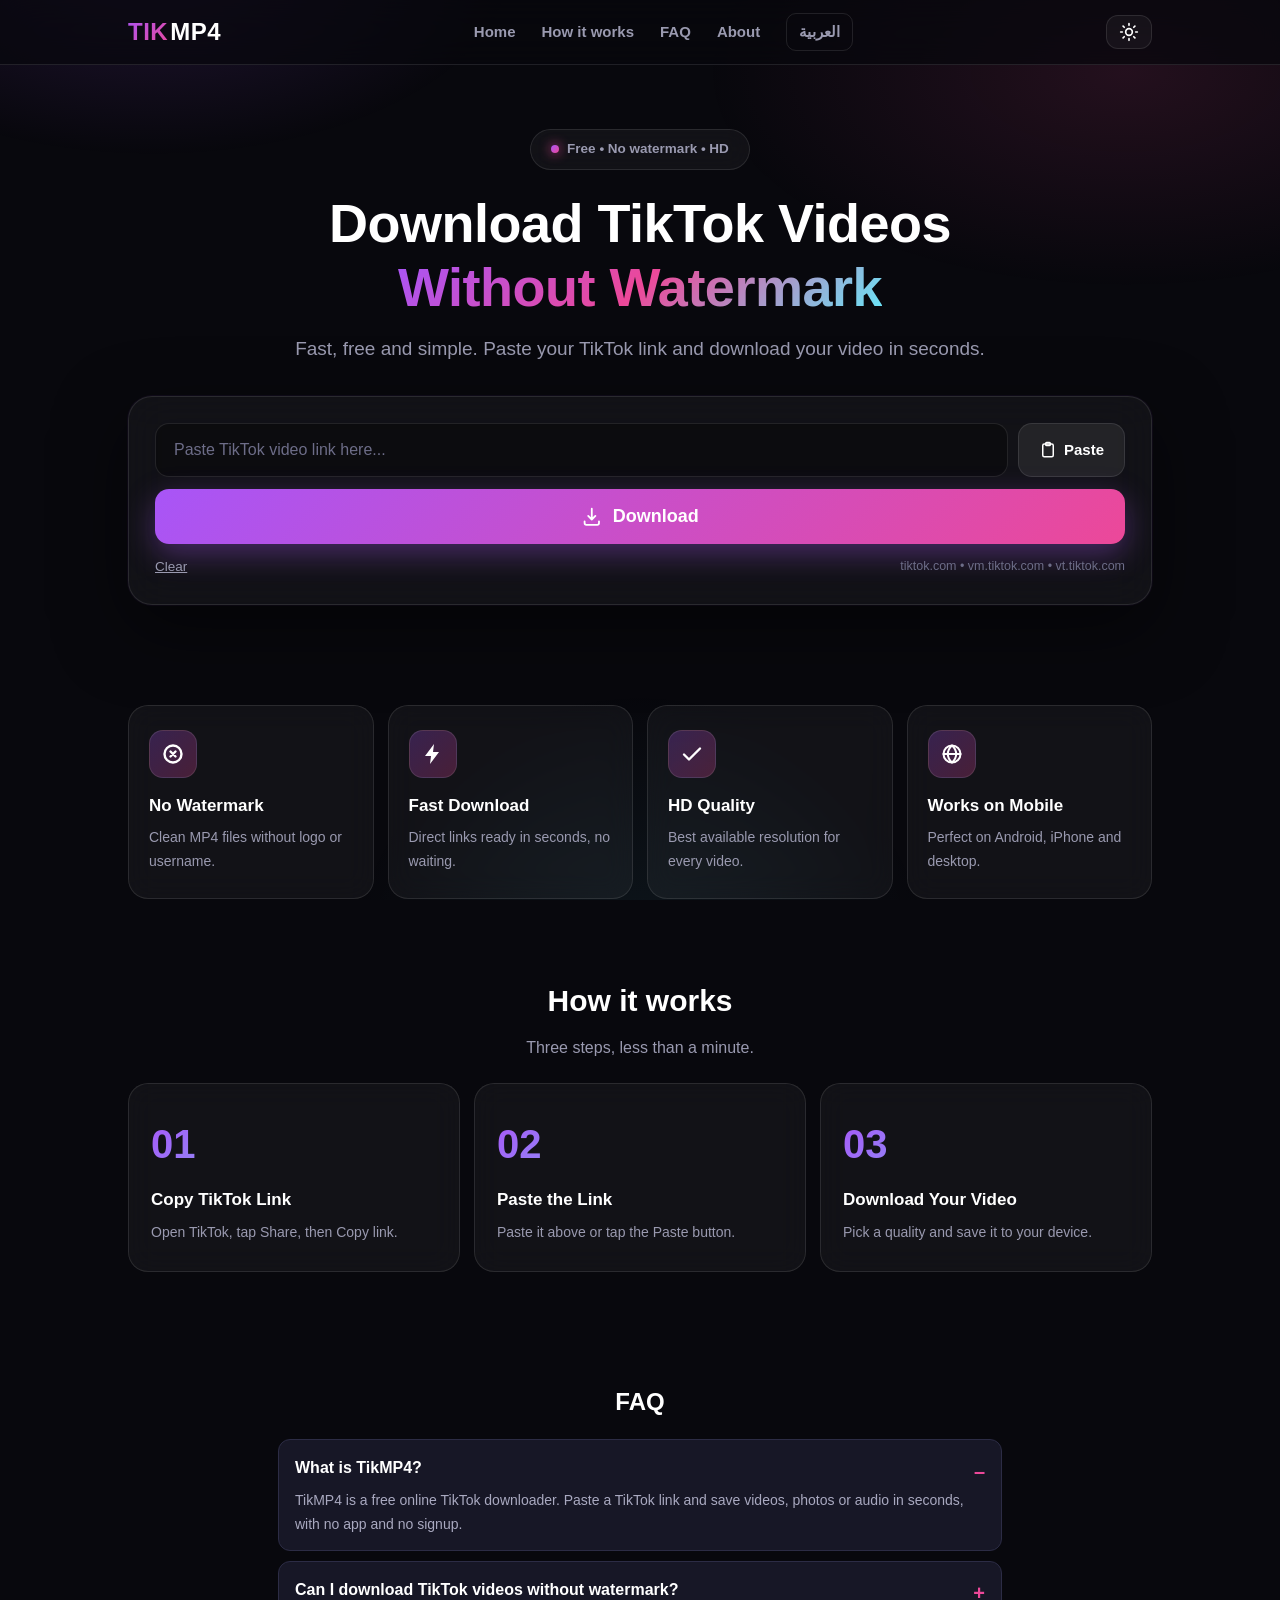
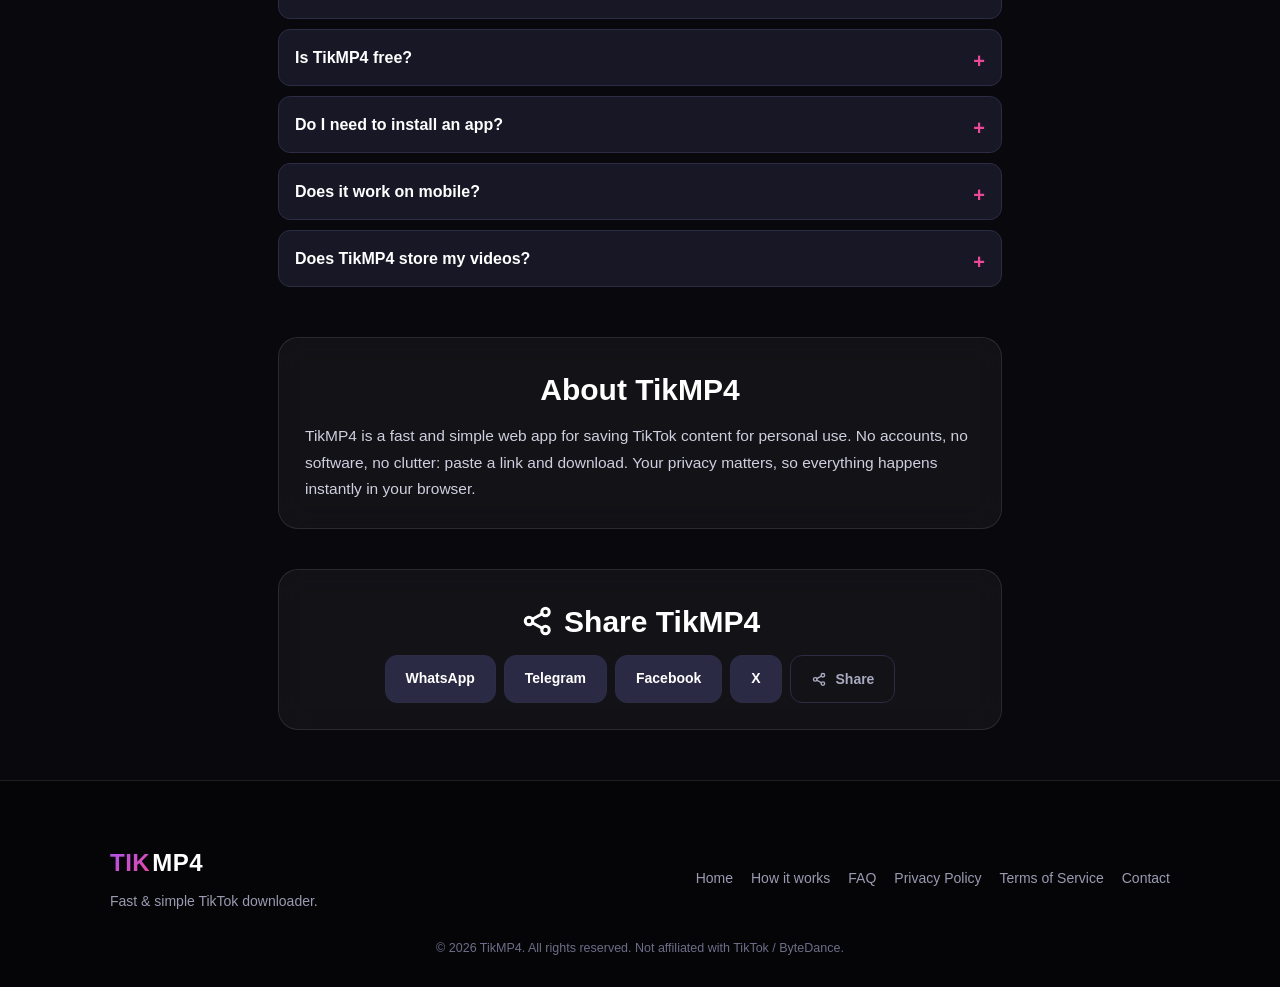
==== commit 24a74cca: "Bust CSS cache v3" ====
--- a/en.html
+++ b/en.html
@@ -24,7 +24,7 @@
 <link rel="alternate" hreflang="ar" href="https://beraniahmed29-rgb.github.io/tikmp4/">
 <link rel="alternate" hreflang="en" href="https://beraniahmed29-rgb.github.io/tikmp4/en.html">
 <meta name="theme-color" content="#08080D">
-<link rel="stylesheet" href="style.css?v=2">
+<link rel="stylesheet" href="style.css?v=3">
 <script type="application/ld+json">
 {"@context":"https://schema.org","@type":"WebApplication","name":"TikMP4","url":"https://beraniahmed29-rgb.github.io/tikmp4/en.html","applicationCategory":"MultimediaApplication","operatingSystem":"Any","offers":{"@type":"Offer","price":"0","priceCurrency":"USD"},"description":"Download TikTok videos quickly and easily with TikMP4. Free online TikTok downloader with a fast and simple experience."}
 </script>
--- a/style.css
+++ b/style.css
@@ -143,6 +143,7 @@
 .pm-wrap{max-width:1060px;margin:0 auto;padding:0 18px}
 .pm-in{animation:pmIn .5s ease both}
 @keyframes pmIn{from{opacity:0;transform:translateY(14px)}to{opacity:1;transform:none}}
+.pm-loader[hidden],.pm-result[hidden],#mobileMenu[hidden]{display:none !important}
 
 /* Header */
 .pm-header{position:sticky;top:0;z-index:80;background:rgba(8,8,13,.72);backdrop-filter:blur(16px);-webkit-backdrop-filter:blur(16px);border-bottom:1px solid var(--pm-glass-brd)}
@@ -165,7 +166,8 @@
 .pm-hero{text-align:center;padding:64px 0 30px}
 .pm-badge{display:inline-flex;align-items:center;gap:8px;background:var(--pm-glass);border:1px solid var(--pm-glass-brd);backdrop-filter:blur(12px);border-radius:100px;padding:8px 20px;font-size:13.5px;font-weight:700;color:var(--pm-mut);margin-bottom:22px}
 .pm-dot{width:8px;height:8px;border-radius:50%;background:linear-gradient(135deg,var(--pm-acc1),var(--pm-acc2));box-shadow:0 0 12px var(--pm-acc2)}
-.pm-hero h1{font-size:clamp(30px,6vw,54px);font-weight:900;line-height:1.18;margin-bottom:14px;letter-spacing:-.5px}
+body.pm{overflow-x:hidden}
+.pm-hero h1{font-size:clamp(30px,6vw,54px);font-weight:900;line-height:1.18;margin-bottom:14px;letter-spacing:-.5px;overflow-wrap:break-word;text-wrap:balance;max-width:100%}
 .pm-grad{background:linear-gradient(135deg,var(--pm-acc1),var(--pm-acc2),var(--pm-cyan));-webkit-background-clip:text;background-clip:text;color:transparent}
 .pm-sub{color:var(--pm-mut);font-size:clamp(15px,2.6vw,19px);margin-bottom:30px}
 
@@ -279,6 +281,7 @@
   .pm-nav{display:none}
   .pm-menu-btn{display:block}
   .pm-hero{padding:44px 0 22px}
+  .pm-hero h1{font-size:clamp(26px,8.5vw,34px)}
   .pm-input-row{flex-direction:column}
   .pm-paste{justify-content:center;padding:14px}
   .pm-dl-card{padding:18px;border-radius:18px}
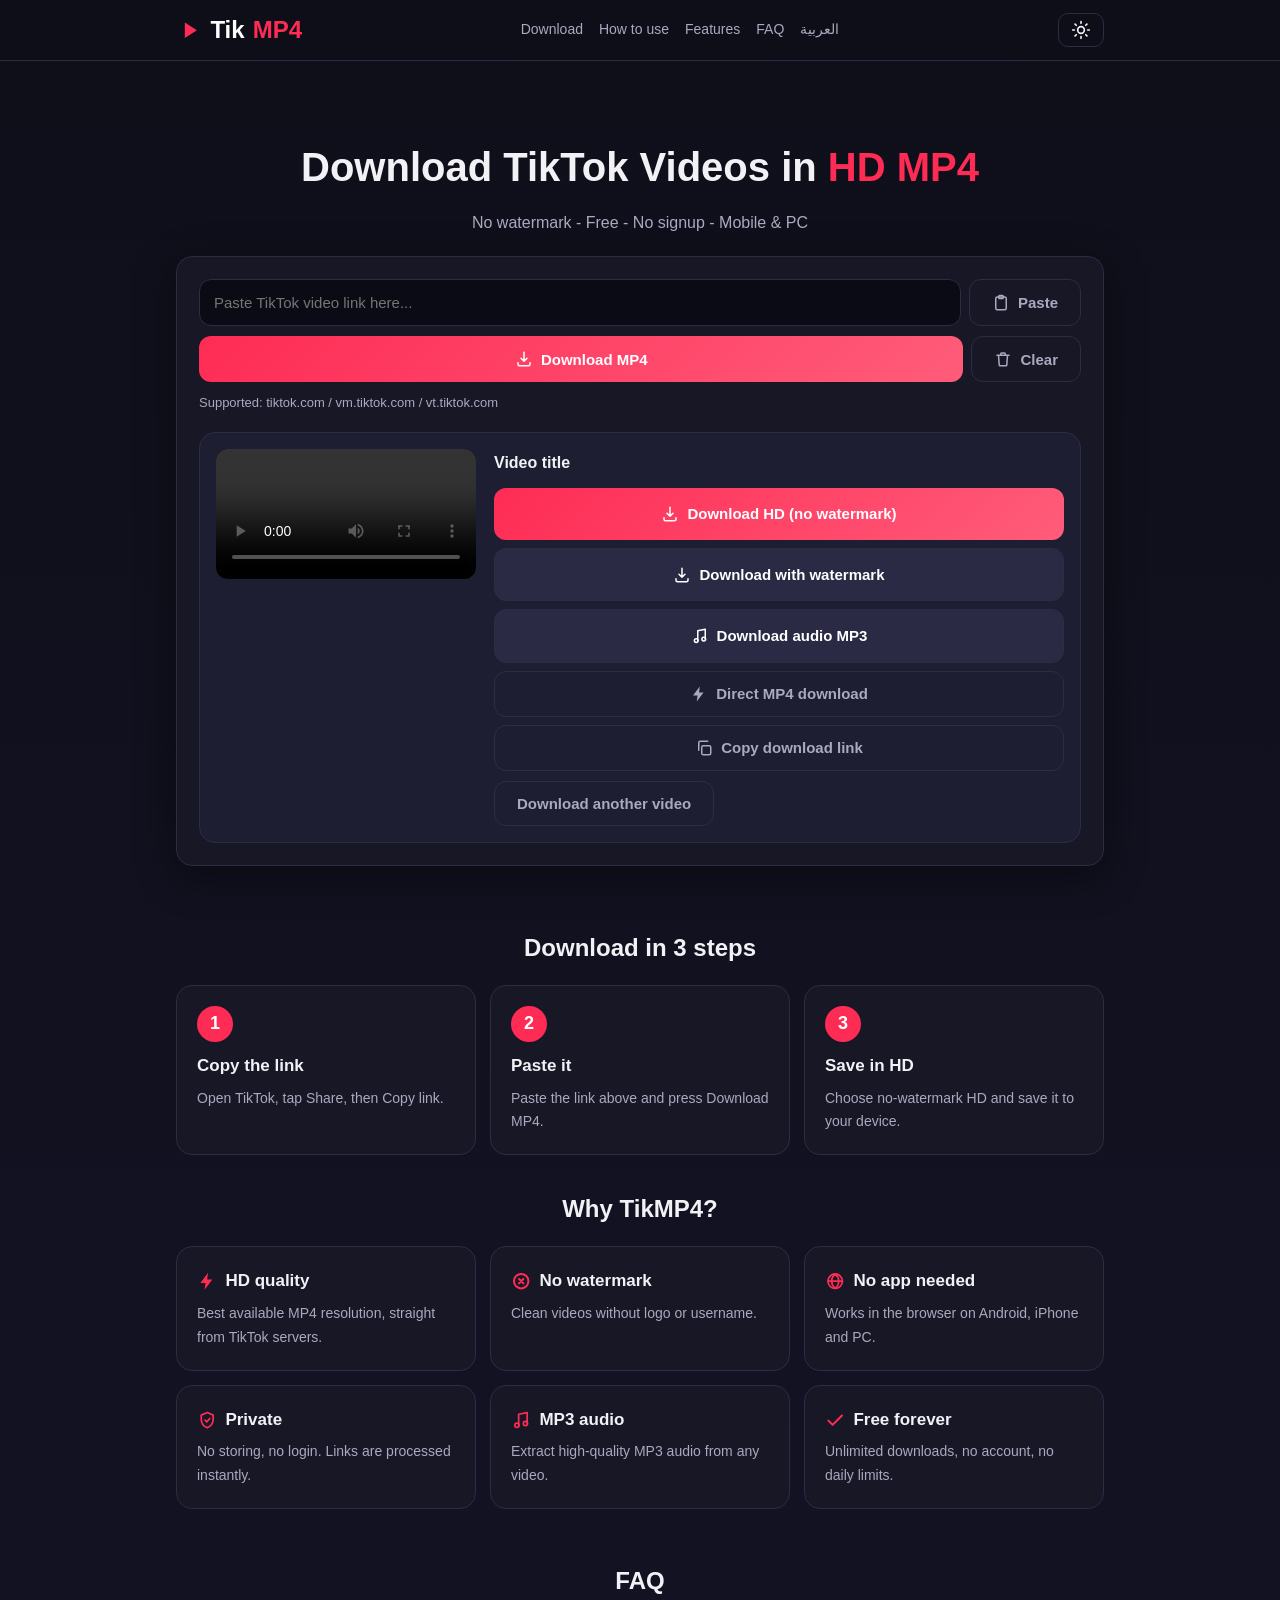
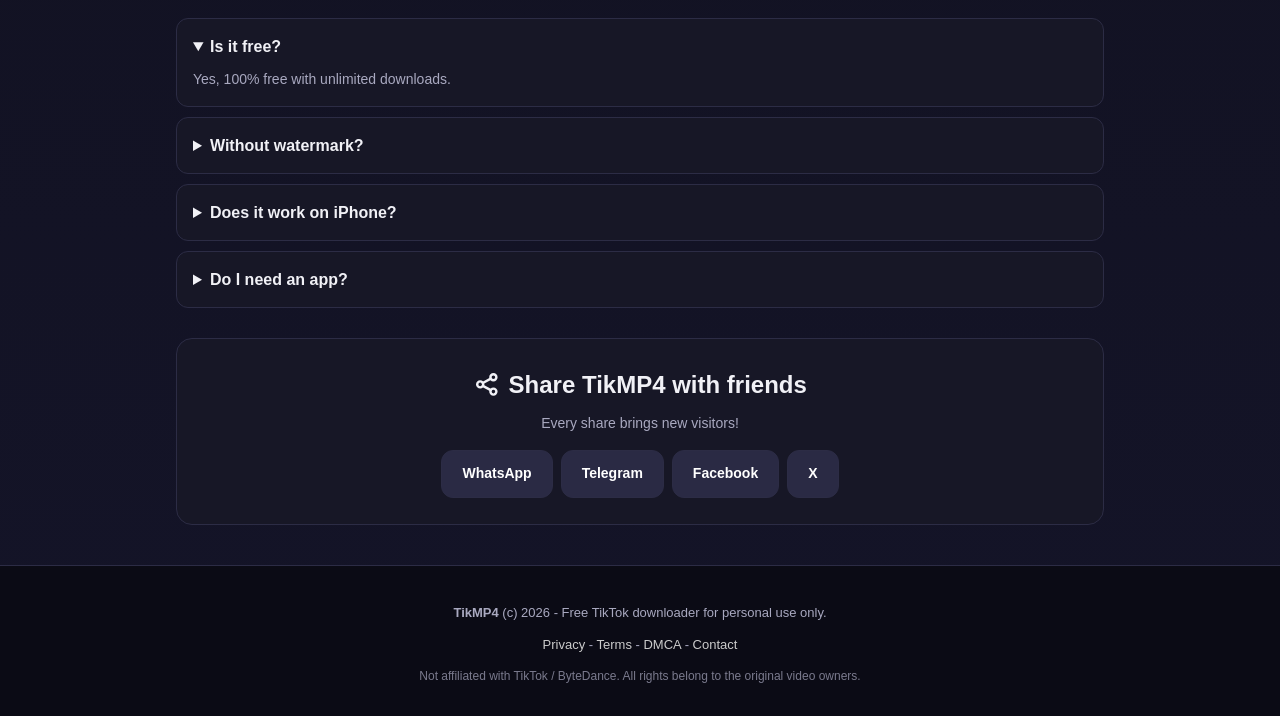
==== commit af138daa: "Restore original design and ad placements" ====
--- a/en.html
+++ b/en.html
@@ -3,256 +3,158 @@
 <head>
 <meta charset="UTF-8">
 <meta name="viewport" content="width=device-width, initial-scale=1.0">
-<title>TikMP4 - Download TikTok Videos Without Watermark</title>
-<meta name="description" content="Download TikTok videos quickly and easily with TikMP4. Free online TikTok downloader with a fast and simple experience.">
-<meta name="keywords" content="TikTok downloader, TikTok video downloader, download TikTok video, TikTok MP4, TikTok downloader without watermark, download TikTok videos, TikTok video download">
+<title>TikMP4 | Download TikTok Videos in HD MP4 Without Watermark</title>
+<meta name="description" content="Free TikTok video downloader: save any TikTok video as HD MP4 without watermark. No app, no signup, works on mobile and PC.">
+<meta name="keywords" content="tiktok downloader, download tiktok video mp4, tiktok no watermark, tik tok mp4 hd">
 <meta name="robots" content="index, follow">
-<link rel="canonical" href="https://beraniahmed29-rgb.github.io/tikmp4/en.html">
-<meta property="og:title" content="TikMP4 - Download TikTok Videos Without Watermark">
-<meta property="og:description" content="Download TikTok videos quickly and easily with TikMP4. Free online TikTok downloader with a fast and simple experience.">
+<meta property="og:title" content="TikMP4 - TikTok Video Downloader">
+<meta property="og:description" content="Download any TikTok video in HD MP4 without watermark, free.">
 <meta property="og:type" content="website">
 <meta property="og:url" content="https://beraniahmed29-rgb.github.io/tikmp4/en.html">
 <meta property="og:image" content="https://beraniahmed29-rgb.github.io/tikmp4/social-preview.png">
-<meta property="og:image:width" content="1200">
-<meta property="og:image:height" content="630">
 <meta name="twitter:card" content="summary_large_image">
-<meta name="twitter:title" content="TikMP4 - Download TikTok Videos Without Watermark">
-<meta name="twitter:description" content="Free online TikTok downloader with a fast and simple experience.">
-<meta name="twitter:image" content="https://beraniahmed29-rgb.github.io/tikmp4/social-preview.png">
 <link rel="icon" type="image/svg+xml" href="favicon.svg">
-<link rel="apple-touch-icon" href="apple-touch-icon.png">
 <link rel="alternate" hreflang="ar" href="https://beraniahmed29-rgb.github.io/tikmp4/">
 <link rel="alternate" hreflang="en" href="https://beraniahmed29-rgb.github.io/tikmp4/en.html">
-<meta name="theme-color" content="#08080D">
-<link rel="stylesheet" href="style.css?v=3">
+<meta name="theme-color" content="#0f0f1a">
+<link rel="stylesheet" href="style.css">
 <script type="application/ld+json">
-{"@context":"https://schema.org","@type":"WebApplication","name":"TikMP4","url":"https://beraniahmed29-rgb.github.io/tikmp4/en.html","applicationCategory":"MultimediaApplication","operatingSystem":"Any","offers":{"@type":"Offer","price":"0","priceCurrency":"USD"},"description":"Download TikTok videos quickly and easily with TikMP4. Free online TikTok downloader with a fast and simple experience."}
-</script>
-<script type="application/ld+json">
-{"@context":"https://schema.org","@type":"FAQPage","mainEntity":[
-{"@type":"Question","name":"What is TikMP4?","acceptedAnswer":{"@type":"Answer","text":"TikMP4 is a free online TikTok downloader. Paste a TikTok link and save videos, photos or audio in seconds, with no app and no signup."}},
-{"@type":"Question","name":"Can I download TikTok videos without watermark?","acceptedAnswer":{"@type":"Answer","text":"Yes. Choose the HD download option to get a clean MP4 file without the TikTok watermark."}},
-{"@type":"Question","name":"Is TikMP4 free?","acceptedAnswer":{"@type":"Answer","text":"Yes, TikMP4 is 100% free with unlimited downloads and no account required."}},
-{"@type":"Question","name":"Do I need to install an app?","acceptedAnswer":{"@type":"Answer","text":"No. TikMP4 works entirely in your browser on Android, iPhone and desktop."}},
-{"@type":"Question","name":"Does it work on mobile?","acceptedAnswer":{"@type":"Answer","text":"Yes, the site is mobile-first and works great on small screens."}},
-{"@type":"Question","name":"Does TikMP4 store my videos?","acceptedAnswer":{"@type":"Answer","text":"No. Links are processed instantly and nothing is stored on our servers. Download history stays only in your own browser."}}
-]}
+{"@context":"https://schema.org","@type":"WebApplication","name":"TikMP4","url":"https://beraniahmed29-rgb.github.io/tikmp4/en.html","applicationCategory":"MultimediaApplication","operatingSystem":"Any","offers":{"@type":"Offer","price":"0","priceCurrency":"USD"},"description":"Free TikTok video downloader: HD MP4 without watermark."}
 </script>
 </head>
-<body class="pm">
+<body>
 
-<header class="pm-header">
-  <div class="pm-wrap pm-header-in">
-    <a href="en.html" class="pm-logo" aria-label="TikMP4 home"><span class="pm-logo-a">TIK</span><span class="pm-logo-b">MP4</span></a>
-    <nav class="pm-nav" aria-label="Main navigation">
-      <a href="#home">Home</a>
-      <a href="#how">How it works</a>
+<header class="header">
+  <div class="container header-inner">
+    <a href="en.html" class="logo"><svg class="ic logo-ic" aria-hidden="true"><use href="icons.svg?v=1#i-play"></use></svg>Tik<span>MP4</span></a>
+    <nav class="nav">
+      <a href="#downloader">Download</a>
+      <a href="#how">How to use</a>
+      <a href="#features">Features</a>
       <a href="#faq">FAQ</a>
-      <a href="#about">About</a>
-      <a href="index.html" class="pm-lang">العربية</a>
+      <a href="index.html">العربية</a>
     </nav>
-    <div class="pm-header-actions">
-      <button id="themeToggle" class="theme-btn" type="button" aria-label="Toggle dark and light mode"><svg class="ic" aria-hidden="true"><use href="icons.svg?v=1#i-sun"></use></svg></button>
-      <button id="menuBtn" class="pm-menu-btn" type="button" aria-label="Open menu" aria-expanded="false">☰</button>
-    </div>
+    <button id="themeToggle" class="theme-btn" type="button" title="Dark/Light mode"><svg class="ic" aria-hidden="true"><use href="icons.svg?v=1#i-sun"></use></svg></button>
   </div>
-  <nav id="mobileMenu" class="pm-mobile-menu" aria-label="Mobile navigation" hidden>
-    <a href="#home">Home</a>
-    <a href="#how">How it works</a>
-    <a href="#faq">FAQ</a>
-    <a href="#about">About</a>
-    <a href="index.html">العربية</a>
-  </nav>
 </header>
 
-<main>
-  <!-- HERO -->
-  <section class="pm-hero" id="home">
-    <div class="pm-wrap">
-      <div class="pm-badge"><span class="pm-dot"></span>Free &bull; No watermark &bull; HD</div>
-      <h1>Download TikTok Videos <span class="pm-grad">Without Watermark</span></h1>
-      <p class="pm-sub">Fast, free and simple. Paste your TikTok link and download your video in seconds.</p>
+<div class="container">
+  <div id="ad-top-banner" class="ad-slot ad-leaderboard"><small>Ad space</small></div>
+</div>
 
-      <div class="pm-dl-card" id="downloader">
-        <div class="pm-input-row">
-          <input id="tiktokUrl" type="url" inputmode="url" placeholder="Paste TikTok video link here..." autocomplete="off" dir="ltr" aria-label="TikTok video link">
-          <button id="pasteBtn" class="pm-paste" type="button"><svg class="ic" aria-hidden="true"><use href="icons.svg?v=1#i-paste"></use></svg><span>Paste</span></button>
+<main class="container">
+
+  <section class="hero" id="downloader" style="text-align:center">
+    <h1>Download TikTok Videos in <span class="hl">HD MP4</span></h1>
+    <p class="subtitle">No watermark - Free - No signup - Mobile &amp; PC</p>
+
+    <div class="dl-box" style="text-align:left">
+      <div class="input-row">
+        <input id="tiktokUrl" type="url" inputmode="url" placeholder="Paste TikTok video link here..." autocomplete="off" dir="ltr">
+        <button id="pasteBtn" class="btn btn-ghost" type="button"><svg class="ic" aria-hidden="true"><use href="icons.svg?v=1#i-paste"></use></svg>Paste</button>
+      </div>
+      <div class="btn-row">
+        <button id="downloadBtn" class="btn btn-primary" type="button"><svg class="ic" aria-hidden="true"><use href="icons.svg?v=1#i-download"></use></svg>Download MP4</button>
+        <button id="clearBtn" class="btn btn-ghost" type="button"><svg class="ic" aria-hidden="true"><use href="icons.svg?v=1#i-trash"></use></svg>Clear</button>
+      </div>
+      <p class="hint">Supported: tiktok.com / vm.tiktok.com / vt.tiktok.com</p>
+
+      <div id="status" class="status" hidden></div>
+
+      <div id="result" class="result" hidden style="text-align:left">
+        <div class="result-media">
+          <video id="previewVideo" controls playsinline preload="metadata"></video>
+          <img id="previewCover" alt="Video cover" hidden>
         </div>
-        <button id="downloadBtn" class="pm-download" type="button"><svg class="ic" aria-hidden="true"><use href="icons.svg?v=1#i-download"></use></svg><span>Download</span></button>
-        <div class="pm-dl-foot">
-          <button id="clearBtn" class="pm-linkbtn" type="button">Clear</button>
-          <span class="pm-hint">tiktok.com &bull; vm.tiktok.com &bull; vt.tiktok.com</span>
-        </div>
-
-        <div id="status" class="status" hidden></div>
-
-        <!-- Loading -->
-        <div id="loader" class="pm-loader" hidden>
-          <div class="pm-skel-media" aria-hidden="true"></div>
-          <div class="pm-load-body">
-            <p id="loadStep" class="pm-load-step">Analyzing video...</p>
-            <div class="pm-progress" role="progressbar" aria-label="Loading"><div id="loadBar" class="pm-progress-bar"></div></div>
+        <div class="result-info">
+          <h3 id="videoTitle">Video title</h3>
+          <p id="videoAuthor" class="author"></p>
+          <p id="videoMeta" class="meta"></p>
+          <div class="dl-actions">
+            <a id="btnNoWatermark" class="btn btn-primary" href="#" target="_blank" rel="noopener"><svg class="ic" aria-hidden="true"><use href="icons.svg?v=1#i-download"></use></svg>Download HD (no watermark)</a>
+            <a id="btnWatermark" class="btn btn-secondary" href="#" target="_blank" rel="noopener"><svg class="ic" aria-hidden="true"><use href="icons.svg?v=1#i-download"></use></svg>Download with watermark</a>
+            <a id="btnMusic" class="btn btn-secondary" href="#" target="_blank" rel="noopener"><svg class="ic" aria-hidden="true"><use href="icons.svg?v=1#i-music"></use></svg>Download audio MP3</a>
+            <button id="btnForceDl" class="btn btn-ghost" type="button"><svg class="ic" aria-hidden="true"><use href="icons.svg?v=1#i-bolt"></use></svg>Direct MP4 download</button>
+            <button id="copyLinkBtn" class="btn btn-ghost" type="button"><svg class="ic" aria-hidden="true"><use href="icons.svg?v=1#i-copy"></use></svg>Copy download link</button>
           </div>
-        </div>
-
-        <!-- Result -->
-        <div id="result" class="pm-result" hidden>
-          <div class="pm-result-media">
-            <video id="previewVideo" controls playsinline preload="metadata" hidden></video>
-            <img id="previewCover" alt="Video thumbnail" hidden>
-          </div>
-          <div class="pm-result-info">
-            <h3 id="videoTitle">Video title</h3>
-            <p id="videoAuthor" class="author"></p>
-            <div id="videoMeta" class="pm-meta"></div>
-            <div class="dl-actions">
-              <a id="btnNoWatermark" class="btn btn-primary" href="#" target="_blank" rel="noopener"><svg class="ic" aria-hidden="true"><use href="icons.svg?v=1#i-download"></use></svg>Download MP4</a>
-              <a id="btnWatermark" class="btn btn-secondary" href="#" target="_blank" rel="noopener"><svg class="ic" aria-hidden="true"><use href="icons.svg?v=1#i-download"></use></svg>Standard quality</a>
-              <a id="btnWatermark" class="btn btn-secondary" href="#" target="_blank" rel="noopener"><svg class="ic" aria-hidden="true"><use href="icons.svg?v=1#i-download"></use></svg>Download HD</a>
-              <button id="btnForceDl" class="btn btn-ghost" type="button"><svg class="ic" aria-hidden="true"><use href="icons.svg?v=1#i-bolt"></use></svg>Direct download</button>
-              <button id="copyLinkBtn" class="btn btn-ghost" type="button"><svg class="ic" aria-hidden="true"><use href="icons.svg?v=1#i-copy"></use></svg>Copy link</button>
-            </div>
-            <div id="audioSection" class="pm-audio" hidden>
-              <p class="pm-audio-title">Original Sound</p>
-              <audio id="audioPlayer" controls preload="metadata"></audio>
-              <a id="btnMusic" class="btn btn-secondary" href="#" target="_blank" rel="noopener"><svg class="ic" aria-hidden="true"><use href="icons.svg?v=1#i-music"></use></svg>Download MP3</a>
-            </div>
-            <button id="newBtn" class="btn btn-ghost" type="button">Download another video</button>
-          </div>
-        </div>
-
-        <!-- Photo slideshow result -->
-        <div id="photoResult" class="pm-result" hidden>
-          <div class="pm-result-info" style="flex:1">
-            <h3 id="photoTitle">Photo Slideshow</h3>
-            <p id="photoAuthor" class="author"></p>
-            <div id="photoGrid" class="pm-photo-grid"></div>
-            <div class="dl-actions">
-              <button id="btnDlAll" class="btn btn-primary" type="button"><svg class="ic" aria-hidden="true"><use href="icons.svg?v=1#i-download"></use></svg>Download All</button>
-              <button id="newBtnPhoto" class="btn btn-ghost" type="button">Download another video</button>
-            </div>
-          </div>
+          <button id="newBtn" class="btn btn-ghost" type="button">Download another video</button>
         </div>
       </div>
     </div>
   </section>
 
-  <div class="pm-wrap">
-    <div id="ad-top-banner" class="ad-slot ad-leaderboard"><small>Ad space</small></div>
-  </div>
+  <section id="historySection" class="history" hidden>
+    <h2><svg class="ic" aria-hidden="true"><use href="icons.svg?v=1#i-clock"></use></svg> Your recent downloads</h2>
+    <div id="historyList" class="history-list"></div>
+    <button id="historyClear" class="btn btn-ghost" type="button">Clear history</button>
+  </section>
 
-  <!-- FEATURES -->
-  <section class="pm-section" id="features">
-    <div class="pm-wrap">
-      <div class="pm-cards">
-        <div class="pm-card pm-in"><div class="pm-ic"><svg class="ic" aria-hidden="true"><use href="icons.svg?v=1#i-x"></use></svg></div><h3>No Watermark</h3><p>Clean MP4 files without logo or username.</p></div>
-        <div class="pm-card pm-in"><div class="pm-ic"><svg class="ic" aria-hidden="true"><use href="icons.svg?v=1#i-bolt"></use></svg></div><h3>Fast Download</h3><p>Direct links ready in seconds, no waiting.</p></div>
-        <div class="pm-card pm-in"><div class="pm-ic"><svg class="ic" aria-hidden="true"><use href="icons.svg?v=1#i-check"></use></svg></div><h3>HD Quality</h3><p>Best available resolution for every video.</p></div>
-        <div class="pm-card pm-in"><div class="pm-ic"><svg class="ic" aria-hidden="true"><use href="icons.svg?v=1#i-globe"></use></svg></div><h3>Works on Mobile</h3><p>Perfect on Android, iPhone and desktop.</p></div>
-      </div>
+  <div id="ad-middle-banner" class="ad-slot ad-responsive"><small>Ad space</small></div>
+
+  <section class="grid-3" id="how" style="text-align:center">
+    <h2>Download in 3 steps</h2>
+    <div class="cards" style="text-align:left">
+      <div class="card"><div class="step">1</div><h3>Copy the link</h3><p>Open TikTok, tap Share, then Copy link.</p></div>
+      <div class="card"><div class="step">2</div><h3>Paste it</h3><p>Paste the link above and press Download MP4.</p></div>
+      <div class="card"><div class="step">3</div><h3>Save in HD</h3><p>Choose no-watermark HD and save it to your device.</p></div>
     </div>
   </section>
 
-  <div class="pm-wrap">
-    <div id="ad-middle-banner" class="ad-slot ad-responsive"><small>Ad space</small></div>
-  </div>
-
-  <!-- HOW -->
-  <section class="pm-section" id="how">
-    <div class="pm-wrap">
-      <h2 class="pm-h2">How it works</h2>
-      <p class="pm-lead">Three steps, less than a minute.</p>
-      <div class="pm-steps">
-        <div class="pm-step pm-in"><div class="pm-num">01</div><h3>Copy TikTok Link</h3><p>Open TikTok, tap Share, then Copy link.</p></div>
-        <div class="pm-step pm-in"><div class="pm-num">02</div><h3>Paste the Link</h3><p>Paste it above or tap the Paste button.</p></div>
-        <div class="pm-step pm-in"><div class="pm-num">03</div><h3>Download Your Video</h3><p>Pick a quality and save it to your device.</p></div>
-      </div>
+  <section id="features" style="text-align:center">
+    <h2>Why TikMP4?</h2>
+    <div class="cards" style="text-align:left">
+      <div class="card"><h3><svg class="ic" aria-hidden="true"><use href="icons.svg?v=1#i-bolt"></use></svg>HD quality</h3><p>Best available MP4 resolution, straight from TikTok servers.</p></div>
+      <div class="card"><h3><svg class="ic" aria-hidden="true"><use href="icons.svg?v=1#i-x"></use></svg>No watermark</h3><p>Clean videos without logo or username.</p></div>
+      <div class="card"><h3><svg class="ic" aria-hidden="true"><use href="icons.svg?v=1#i-globe"></use></svg>No app needed</h3><p>Works in the browser on Android, iPhone and PC.</p></div>
+      <div class="card"><h3><svg class="ic" aria-hidden="true"><use href="icons.svg?v=1#i-shield"></use></svg>Private</h3><p>No storing, no login. Links are processed instantly.</p></div>
+      <div class="card"><h3><svg class="ic" aria-hidden="true"><use href="icons.svg?v=1#i-music"></use></svg>MP3 audio</h3><p>Extract high-quality MP3 audio from any video.</p></div>
+      <div class="card"><h3><svg class="ic" aria-hidden="true"><use href="icons.svg?v=1#i-check"></use></svg>Free forever</h3><p>Unlimited downloads, no account, no daily limits.</p></div>
     </div>
   </section>
 
-  <!-- HISTORY -->
-  <section class="pm-section" id="historySection" hidden>
-    <div class="pm-wrap">
-      <div class="pm-glass">
-        <h2 class="pm-h2"><svg class="ic" aria-hidden="true"><use href="icons.svg?v=1#i-clock"></use></svg> Recent Downloads</h2>
-        <div id="historyList" class="history-list"></div>
-        <button id="historyClear" class="btn btn-ghost" type="button">Clear History</button>
-      </div>
+  <div id="ad-native" class="ad-slot ad-responsive"><small>Ad space</small></div>
+
+  <section id="faq">
+    <h2>FAQ</h2>
+    <details open><summary>Is it free?</summary><p>Yes, 100% free with unlimited downloads.</p></details>
+    <details><summary>Without watermark?</summary><p>Yes, the first button gives you HD MP4 with no watermark.</p></details>
+    <details><summary>Does it work on iPhone?</summary><p>Yes. In Safari tap download, then Share - Save Video.</p></details>
+    <details><summary>Do I need an app?</summary><p>No, everything runs in the browser.</p></details>
+  </section>
+
+  <section class="share-box">
+    <h2><svg class="ic" aria-hidden="true"><use href="icons.svg?v=1#i-share"></use></svg> Share TikMP4 with friends</h2>
+    <p>Every share brings new visitors!</p>
+    <div class="share-btns">
+      <a id="shareWa" class="btn btn-secondary" target="_blank" rel="noopener" href="#">WhatsApp</a>
+      <a id="shareTg" class="btn btn-secondary" target="_blank" rel="noopener" href="#">Telegram</a>
+      <a id="shareFb" class="btn btn-secondary" target="_blank" rel="noopener" href="#">Facebook</a>
+      <a id="shareX" class="btn btn-secondary" target="_blank" rel="noopener" href="#">X</a>
+      <button id="shareNative" class="btn btn-ghost" type="button"><svg class="ic" aria-hidden="true"><use href="icons.svg?v=1#i-share"></use></svg>Share</button>
     </div>
   </section>
 
-  <div class="pm-wrap">
-    <div id="ad-native" class="ad-slot ad-responsive"><small>Ad space</small></div>
-  </div>
-
-  <!-- FAQ -->
-  <section class="pm-section" id="faq">
-    <div class="pm-wrap pm-narrow">
-      <h2 class="pm-h2">FAQ</h2>
-      <div class="pm-faq">
-        <details open><summary>What is TikMP4?</summary><p>TikMP4 is a free online TikTok downloader. Paste a TikTok link and save videos, photos or audio in seconds, with no app and no signup.</p></details>
-        <details><summary>Can I download TikTok videos without watermark?</summary><p>Yes. Choose the HD download option to get a clean MP4 file without the TikTok watermark.</p></details>
-        <details><summary>Is TikMP4 free?</summary><p>Yes, TikMP4 is 100% free with unlimited downloads and no account required.</p></details>
-        <details><summary>Do I need to install an app?</summary><p>No. TikMP4 works entirely in your browser on Android, iPhone and desktop.</p></details>
-        <details><summary>Does it work on mobile?</summary><p>Yes, the site is mobile-first and works great on small screens.</p></details>
-        <details><summary>Does TikMP4 store my videos?</summary><p>No. Links are processed instantly and nothing is stored on our servers. Download history stays only in your own browser.</p></details>
-      </div>
-    </div>
-  </section>
-
-  <!-- ABOUT -->
-  <section class="pm-section" id="about">
-    <div class="pm-wrap pm-narrow">
-      <div class="pm-glass pm-about">
-        <h2 class="pm-h2">About TikMP4</h2>
-        <p>TikMP4 is a fast and simple web app for saving TikTok content for personal use. No accounts, no software, no clutter: paste a link and download. Your privacy matters, so everything happens instantly in your browser.</p>
-      </div>
-    </div>
-  </section>
-
-  <!-- SHARE -->
-  <section class="pm-section">
-    <div class="pm-wrap pm-narrow">
-      <div class="pm-glass pm-share">
-        <h2 class="pm-h2"><svg class="ic" aria-hidden="true"><use href="icons.svg?v=1#i-share"></use></svg> Share TikMP4</h2>
-        <div class="share-btns">
-          <a id="shareWa" class="btn btn-secondary" target="_blank" rel="noopener" href="#">WhatsApp</a>
-          <a id="shareTg" class="btn btn-secondary" target="_blank" rel="noopener" href="#">Telegram</a>
-          <a id="shareFb" class="btn btn-secondary" target="_blank" rel="noopener" href="#">Facebook</a>
-          <a id="shareX" class="btn btn-secondary" target="_blank" rel="noopener" href="#">X</a>
-          <button id="shareNative" class="btn btn-ghost" type="button"><svg class="ic" aria-hidden="true"><use href="icons.svg?v=1#i-share"></use></svg>Share</button>
-        </div>
-      </div>
-    </div>
-  </section>
 </main>
 
-<footer class="pm-footer">
-  <div class="pm-wrap">
+<footer class="footer">
+  <div class="container">
     <div id="ad-bottom-banner" class="ad-slot ad-leaderboard"><small>Ad space</small></div>
   </div>
-  <div class="pm-wrap pm-footer-in">
-    <div class="pm-foot-brand">
-      <a href="en.html" class="pm-logo"><span class="pm-logo-a">TIK</span><span class="pm-logo-b">MP4</span></a>
-      <p>Fast &amp; simple TikTok downloader.</p>
-    </div>
-    <nav class="pm-foot-links" aria-label="Footer">
-      <a href="#home">Home</a>
-      <a href="#how">How it works</a>
-      <a href="#faq">FAQ</a>
-      <a href="privacy.html">Privacy Policy</a>
-      <a href="terms.html">Terms of Service</a>
+  <div class="container footer-inner">
+    <p><strong>TikMP4</strong> (c) 2026 - Free TikTok downloader for personal use only.</p>
+    <nav>
+      <a href="privacy.html">Privacy</a> -
+      <a href="terms.html">Terms</a> -
+      <a href="dmca.html">DMCA</a> -
       <a href="contact.html">Contact</a>
     </nav>
+    <p class="disclaimer">Not affiliated with TikTok / ByteDance. All rights belong to the original video owners.</p>
   </div>
-  <div class="pm-wrap pm-copy">© 2026 TikMP4. All rights reserved. Not affiliated with TikTok / ByteDance.</div>
 </footer>
 
-<div id="toasts" class="pm-toasts" aria-live="polite"></div>
 <button id="toTop" type="button" title="Back to top"><svg class="ic" aria-hidden="true"><use href="icons.svg?v=1#i-up"></use></svg></button>
-
 <script src="ads.js?v=9"></script>
-<script src="app-en.js?v=2"></script>
+<script src="app-en.js?v=1"></script>
 <script src="ui.js?v=2"></script>
 <script src="history.js?v=1"></script>
 <script>if("serviceWorker" in navigator){window.addEventListener("load",function(){navigator.serviceWorker.register("sw.js").catch(function(){})})}</script>
--- a/style.css
+++ b/style.css
@@ -127,170 +127,3 @@
 #toTop .ic{width:22px;height:22px}
 .theme-btn{display:inline-flex;align-items:center}
 .theme-btn .ic{width:20px;height:20px}
-
-/* ============ TikMP4 Premium (body.pm) ============ */
-body.pm{
-  --pm-bg:#08080D; --pm-bg2:#0e0e16; --pm-glass:rgba(255,255,255,.045);
-  --pm-glass-brd:rgba(255,255,255,.1); --pm-txt:#fff; --pm-mut:#9a9ab0;
-  --pm-acc1:#a855f7; --pm-acc2:#ec4899; --pm-cyan:#67e8f9;
-  --pm-r:20px;
-  background:var(--pm-bg); color:var(--pm-txt);
-}
-body.pm::before{content:"";position:fixed;inset:0;z-index:-1;pointer-events:none;
-  background:radial-gradient(600px 320px at 12% -4%,rgba(168,85,247,.16),transparent 60%),
-             radial-gradient(700px 360px at 88% 8%,rgba(236,72,153,.12),transparent 60%),
-             radial-gradient(500px 500px at 50% 110%,rgba(103,232,249,.07),transparent 60%);}
-.pm-wrap{max-width:1060px;margin:0 auto;padding:0 18px}
-.pm-in{animation:pmIn .5s ease both}
-@keyframes pmIn{from{opacity:0;transform:translateY(14px)}to{opacity:1;transform:none}}
-.pm-loader[hidden],.pm-result[hidden],#mobileMenu[hidden]{display:none !important}
-
-/* Header */
-.pm-header{position:sticky;top:0;z-index:80;background:rgba(8,8,13,.72);backdrop-filter:blur(16px);-webkit-backdrop-filter:blur(16px);border-bottom:1px solid var(--pm-glass-brd)}
-.pm-header-in{display:flex;align-items:center;justify-content:space-between;height:64px;gap:12px}
-.pm-logo{font-size:24px;font-weight:900;letter-spacing:.5px;text-decoration:none;color:#fff;display:inline-flex;align-items:center;gap:2px}
-.pm-logo-a{background:linear-gradient(135deg,var(--pm-acc1),var(--pm-acc2));-webkit-background-clip:text;background-clip:text;color:transparent}
-.pm-logo-b{color:#fff}
-.pm-nav{display:flex;align-items:center;gap:26px}
-.pm-nav a{color:var(--pm-mut);text-decoration:none;font-size:15px;font-weight:600;transition:color .2s}
-.pm-nav a:hover{color:#fff}
-.pm-lang{border:1px solid var(--pm-glass-brd);border-radius:10px;padding:5px 12px !important}
-.pm-header-actions{display:flex;align-items:center;gap:10px}
-body.pm .theme-btn{background:var(--pm-glass);border:1px solid var(--pm-glass-brd);border-radius:12px;color:#fff}
-.pm-menu-btn{display:none;background:var(--pm-glass);border:1px solid var(--pm-glass-brd);color:#fff;border-radius:12px;font-size:20px;padding:6px 13px;cursor:pointer}
-.pm-mobile-menu{overflow:hidden;background:rgba(8,8,13,.96);border-bottom:1px solid var(--pm-glass-brd)}
-.pm-mobile-menu a{display:block;padding:14px 22px;color:var(--pm-txt);text-decoration:none;font-weight:600;border-top:1px solid rgba(255,255,255,.06)}
-.pm-mobile-menu a:hover{background:rgba(255,255,255,.05)}
-
-/* Hero */
-.pm-hero{text-align:center;padding:64px 0 30px}
-.pm-badge{display:inline-flex;align-items:center;gap:8px;background:var(--pm-glass);border:1px solid var(--pm-glass-brd);backdrop-filter:blur(12px);border-radius:100px;padding:8px 20px;font-size:13.5px;font-weight:700;color:var(--pm-mut);margin-bottom:22px}
-.pm-dot{width:8px;height:8px;border-radius:50%;background:linear-gradient(135deg,var(--pm-acc1),var(--pm-acc2));box-shadow:0 0 12px var(--pm-acc2)}
-body.pm{overflow-x:hidden}
-.pm-hero h1{font-size:clamp(30px,6vw,54px);font-weight:900;line-height:1.18;margin-bottom:14px;letter-spacing:-.5px;overflow-wrap:break-word;text-wrap:balance;max-width:100%}
-.pm-grad{background:linear-gradient(135deg,var(--pm-acc1),var(--pm-acc2),var(--pm-cyan));-webkit-background-clip:text;background-clip:text;color:transparent}
-.pm-sub{color:var(--pm-mut);font-size:clamp(15px,2.6vw,19px);margin-bottom:30px}
-
-/* Download card */
-.pm-dl-card{background:var(--pm-glass);border:1px solid var(--pm-glass-brd);backdrop-filter:blur(20px);-webkit-backdrop-filter:blur(20px);border-radius:24px;padding:26px;box-shadow:0 24px 70px rgba(0,0,0,.5),0 0 0 1px rgba(168,85,247,.06);text-align:left}
-.pm-input-row{display:flex;gap:10px}
-.pm-input-row input{flex:1;min-width:0;background:rgba(0,0,0,.35);border:1px solid var(--pm-glass-brd);border-radius:14px;color:#fff;padding:17px 18px;font-size:16px;outline:none;transition:border-color .2s,box-shadow .2s}
-.pm-input-row input::placeholder{color:#6d6d88}
-.pm-input-row input:focus{border-color:var(--pm-acc1);box-shadow:0 0 0 3px rgba(168,85,247,.22)}
-.pm-paste{display:inline-flex;align-items:center;gap:7px;background:rgba(255,255,255,.07);border:1px solid var(--pm-glass-brd);color:#fff;border-radius:14px;padding:0 20px;font-size:15px;font-weight:700;cursor:pointer;transition:.2s;white-space:nowrap}
-.pm-paste:hover{background:rgba(255,255,255,.13)}
-.pm-paste:active{transform:scale(.96)}
-.pm-download{width:100%;margin-top:12px;display:inline-flex;align-items:center;justify-content:center;gap:10px;border:none;border-radius:14px;padding:17px;font-size:18px;font-weight:800;color:#fff;cursor:pointer;background:linear-gradient(135deg,var(--pm-acc1),var(--pm-acc2));box-shadow:0 10px 30px rgba(168,85,247,.35);transition:transform .15s,box-shadow .2s}
-.pm-download:hover{box-shadow:0 14px 38px rgba(236,72,153,.45)}
-.pm-download:active{transform:scale(.98)}
-.pm-download:disabled{opacity:.7;cursor:wait;transform:none;animation:pulse 1.2s ease-in-out infinite}
-.pm-dl-foot{display:flex;align-items:center;justify-content:space-between;gap:10px;margin-top:12px;flex-wrap:wrap}
-.pm-linkbtn{background:none;border:none;color:var(--pm-mut);font-size:13.5px;cursor:pointer;text-decoration:underline}
-.pm-linkbtn:hover{color:#fff}
-.pm-hint{color:#6d6d88;font-size:12.5px}
-body.pm .status{margin-top:16px;border-radius:12px}
-
-/* Loader + skeleton + progress */
-.pm-loader{display:flex;gap:16px;margin-top:18px;background:rgba(0,0,0,.25);border:1px solid var(--pm-glass-brd);border-radius:16px;padding:16px}
-.pm-skel-media{flex:0 0 120px;height:150px;border-radius:12px;background:linear-gradient(100deg,rgba(255,255,255,.05) 40%,rgba(255,255,255,.13) 50%,rgba(255,255,255,.05) 60%);background-size:200% 100%;animation:pmShimmer 1.3s linear infinite}
-@keyframes pmShimmer{to{background-position:-200% 0}}
-.pm-load-body{flex:1;display:flex;flex-direction:column;justify-content:center;gap:12px}
-.pm-load-step{font-weight:700;font-size:15px}
-.pm-progress{height:10px;border-radius:100px;background:rgba(255,255,255,.08);overflow:hidden}
-.pm-progress-bar{height:100%;width:0;border-radius:100px;background:linear-gradient(90deg,var(--pm-acc1),var(--pm-acc2),var(--pm-cyan));transition:width .7s ease}
-
-/* Result */
-.pm-result{display:flex;gap:20px;margin-top:18px;background:rgba(0,0,0,.25);border:1px solid var(--pm-glass-brd);border-radius:18px;padding:18px;animation:pmIn .45s ease both}
-.pm-result-media{flex:0 0 280px}
-.pm-result-media video,.pm-result-media img{width:100%;max-height:480px;border-radius:14px;background:#000;display:block}
-.pm-result-info{flex:1;min-width:0}
-.pm-result-info h3{font-size:17px;margin-bottom:6px;overflow-wrap:anywhere}
-.pm-result-info .author{color:var(--pm-cyan);font-size:14px;margin-bottom:10px}
-.pm-meta{display:flex;flex-wrap:wrap;gap:8px;margin-bottom:14px}
-.pm-chip{background:rgba(255,255,255,.06);border:1px solid var(--pm-glass-brd);border-radius:10px;padding:6px 12px;font-size:13px;color:var(--pm-mut)}
-.pm-chip b{color:#fff;font-weight:700;margin-right:6px}
-body.pm .dl-actions{display:flex;flex-direction:column;gap:9px;margin-bottom:12px}
-body.pm .dl-actions .btn{width:100%}
-.pm-audio{margin:4px 0 12px;background:rgba(255,255,255,.04);border:1px solid var(--pm-glass-brd);border-radius:12px;padding:12px;display:flex;flex-direction:column;gap:10px}
-.pm-audio-title{font-weight:800;font-size:14px}
-.pm-audio audio{width:100%;height:40px}
-.pm-photo-grid{display:grid;grid-template-columns:repeat(auto-fill,minmax(150px,1fr));gap:12px;margin:14px 0}
-.pm-photo{background:rgba(255,255,255,.04);border:1px solid var(--pm-glass-brd);border-radius:12px;overflow:hidden;display:flex;flex-direction:column;transition:transform .2s}
-.pm-photo:hover{transform:translateY(-3px)}
-.pm-photo img{width:100%;aspect-ratio:3/4;object-fit:cover;background:#000}
-.pm-photo .btn{margin:10px;font-size:13px;padding:9px}
-
-/* Sections */
-.pm-section{padding:34px 0 6px}
-.pm-h2{text-align:center;font-size:clamp(22px,4vw,30px);font-weight:800;margin-bottom:8px}
-.pm-lead{text-align:center;color:var(--pm-mut);margin-bottom:22px}
-.pm-narrow{max-width:760px}
-.pm-cards{display:grid;grid-template-columns:repeat(4,1fr);gap:14px}
-.pm-card{background:var(--pm-glass);border:1px solid var(--pm-glass-brd);backdrop-filter:blur(14px);border-radius:var(--pm-r);padding:24px 20px;transition:transform .2s,box-shadow .2s}
-.pm-card:hover{transform:translateY(-4px);box-shadow:0 16px 40px rgba(0,0,0,.45)}
-.pm-ic{width:48px;height:48px;border-radius:14px;display:flex;align-items:center;justify-content:center;background:linear-gradient(135deg,rgba(168,85,247,.25),rgba(236,72,153,.25));border:1px solid var(--pm-glass-brd);margin-bottom:14px}
-.pm-ic .ic{width:24px;height:24px;color:#fff}
-.pm-card h3{font-size:17px;margin-bottom:6px}
-.pm-card p{color:var(--pm-mut);font-size:14px}
-.pm-steps{display:grid;grid-template-columns:repeat(3,1fr);gap:14px}
-.pm-step{background:var(--pm-glass);border:1px solid var(--pm-glass-brd);backdrop-filter:blur(14px);border-radius:var(--pm-r);padding:26px 22px;position:relative}
-.pm-num{font-size:40px;font-weight:900;background:linear-gradient(135deg,var(--pm-acc1),var(--pm-cyan));-webkit-background-clip:text;background-clip:text;color:transparent;margin-bottom:8px}
-.pm-step h3{font-size:17px;margin-bottom:6px}
-.pm-step p{color:var(--pm-mut);font-size:14px}
-.pm-glass{background:var(--pm-glass);border:1px solid var(--pm-glass-brd);backdrop-filter:blur(14px);border-radius:var(--pm-r);padding:26px}
-.pm-faq details{background:var(--pm-glass);border:1px solid var(--pm-glass-brd);border-radius:14px;padding:15px 18px;margin-bottom:10px}
-.pm-faq summary{font-weight:700;cursor:pointer;list-style:none}
-.pm-faq summary::-webkit-details-marker{display:none}
-.pm-faq summary::after{content:"+";float:right;color:var(--pm-acc2);font-size:20px;font-weight:800}
-.pm-faq details[open] summary::after{content:"–"}
-.pm-faq p{color:var(--pm-mut);margin-top:10px;font-size:14.5px}
-.pm-about p{color:#cfcfe0;font-size:15.5px}
-body.pm .history-list .history-item{background:rgba(0,0,0,.25)}
-body.pm .share-btns .btn{border-radius:12px}
-
-/* Footer */
-.pm-footer{margin-top:44px;border-top:1px solid var(--pm-glass-brd);background:rgba(0,0,0,.35);padding:8px 0 28px}
-.pm-footer-in{display:flex;align-items:center;justify-content:space-between;gap:16px;flex-wrap:wrap;padding:18px 0}
-.pm-foot-brand p{color:var(--pm-mut);font-size:14px;margin-top:6px}
-.pm-foot-links{display:flex;gap:18px;flex-wrap:wrap}
-.pm-foot-links a{color:var(--pm-mut);text-decoration:none;font-size:14px}
-.pm-foot-links a:hover{color:#fff}
-.pm-copy{text-align:center;color:#6d6d88;font-size:12.5px;padding-top:6px}
-
-/* Toasts */
-.pm-toasts{position:fixed;bottom:24px;left:50%;transform:translateX(-50%);z-index:200;display:flex;flex-direction:column;gap:8px;align-items:center;pointer-events:none}
-.pm-toast{background:rgba(20,20,32,.95);border:1px solid var(--pm-glass-brd);color:#fff;border-radius:12px;padding:12px 22px;font-size:14px;font-weight:700;box-shadow:0 12px 32px rgba(0,0,0,.5);transition:opacity .3s,transform .3s}
-.pm-toast.pm-out{opacity:0;transform:translateY(8px)}
-
-/* Light theme */
-[data-theme="light"] body.pm,body.pm[data-theme="light"]{--pm-bg:#f5f5fb;--pm-bg2:#fff;--pm-glass:rgba(255,255,255,.75);--pm-glass-brd:rgba(20,20,50,.1);--pm-txt:#14142a;--pm-mut:#5b5b78}
-body.pm[data-theme="light"]{background:var(--pm-bg);color:var(--pm-txt)}
-body.pm[data-theme="light"]::before{background:radial-gradient(600px 320px at 12% -4%,rgba(168,85,247,.12),transparent 60%),radial-gradient(700px 360px at 88% 8%,rgba(236,72,153,.1),transparent 60%)}
-body.pm[data-theme="light"] .pm-header{background:rgba(255,255,255,.8)}
-body.pm[data-theme="light"] .pm-logo-b,body.pm[data-theme="light"] .pm-nav a:hover,body.pm[data-theme="light"] .pm-hero h1,body.pm[data-theme="light"] .pm-card h3,body.pm[data-theme="light"] .pm-step h3,body.pm[data-theme="light"] .pm-h2{color:#14142a}
-body.pm[data-theme="light"] .pm-input-row input{background:#fff;color:#14142a}
-body.pm[data-theme="light"] .pm-input-row input::placeholder{color:#9a9ab0}
-body.pm[data-theme="light"] .pm-mobile-menu{background:rgba(255,255,255,.97)}
-body.pm[data-theme="light"] .pm-mobile-menu a{color:#14142a;border-top-color:rgba(0,0,0,.06)}
-body.pm[data-theme="light"] .pm-footer{background:#ececf5}
-body.pm[data-theme="light"] .pm-chip b{color:#14142a}
-
-/* Responsive */
-@media(max-width:900px){.pm-cards{grid-template-columns:repeat(2,1fr)}.pm-result{flex-direction:column}.pm-result-media{flex:none}.pm-steps{grid-template-columns:1fr}}
-@media(max-width:700px){
-  .pm-nav{display:none}
-  .pm-menu-btn{display:block}
-  .pm-hero{padding:44px 0 22px}
-  .pm-hero h1{font-size:clamp(26px,8.5vw,34px)}
-  .pm-input-row{flex-direction:column}
-  .pm-paste{justify-content:center;padding:14px}
-  .pm-dl-card{padding:18px;border-radius:18px}
-  .pm-loader{flex-direction:column}
-  .pm-skel-media{flex:none;height:120px}
-  .pm-cards{grid-template-columns:1fr}
-  .pm-photo-grid{grid-template-columns:repeat(2,1fr)}
-  .pm-footer-in{flex-direction:column;text-align:center;justify-content:center}
-  .pm-toasts{left:16px;right:16px;transform:none}
-}
-@media(min-width:1440px){.pm-wrap{max-width:1180px}}
-@media(prefers-reduced-motion:reduce){.pm-in{animation:none}.pm-progress-bar{transition:none}.pm-card,.pm-photo{transition:none}}
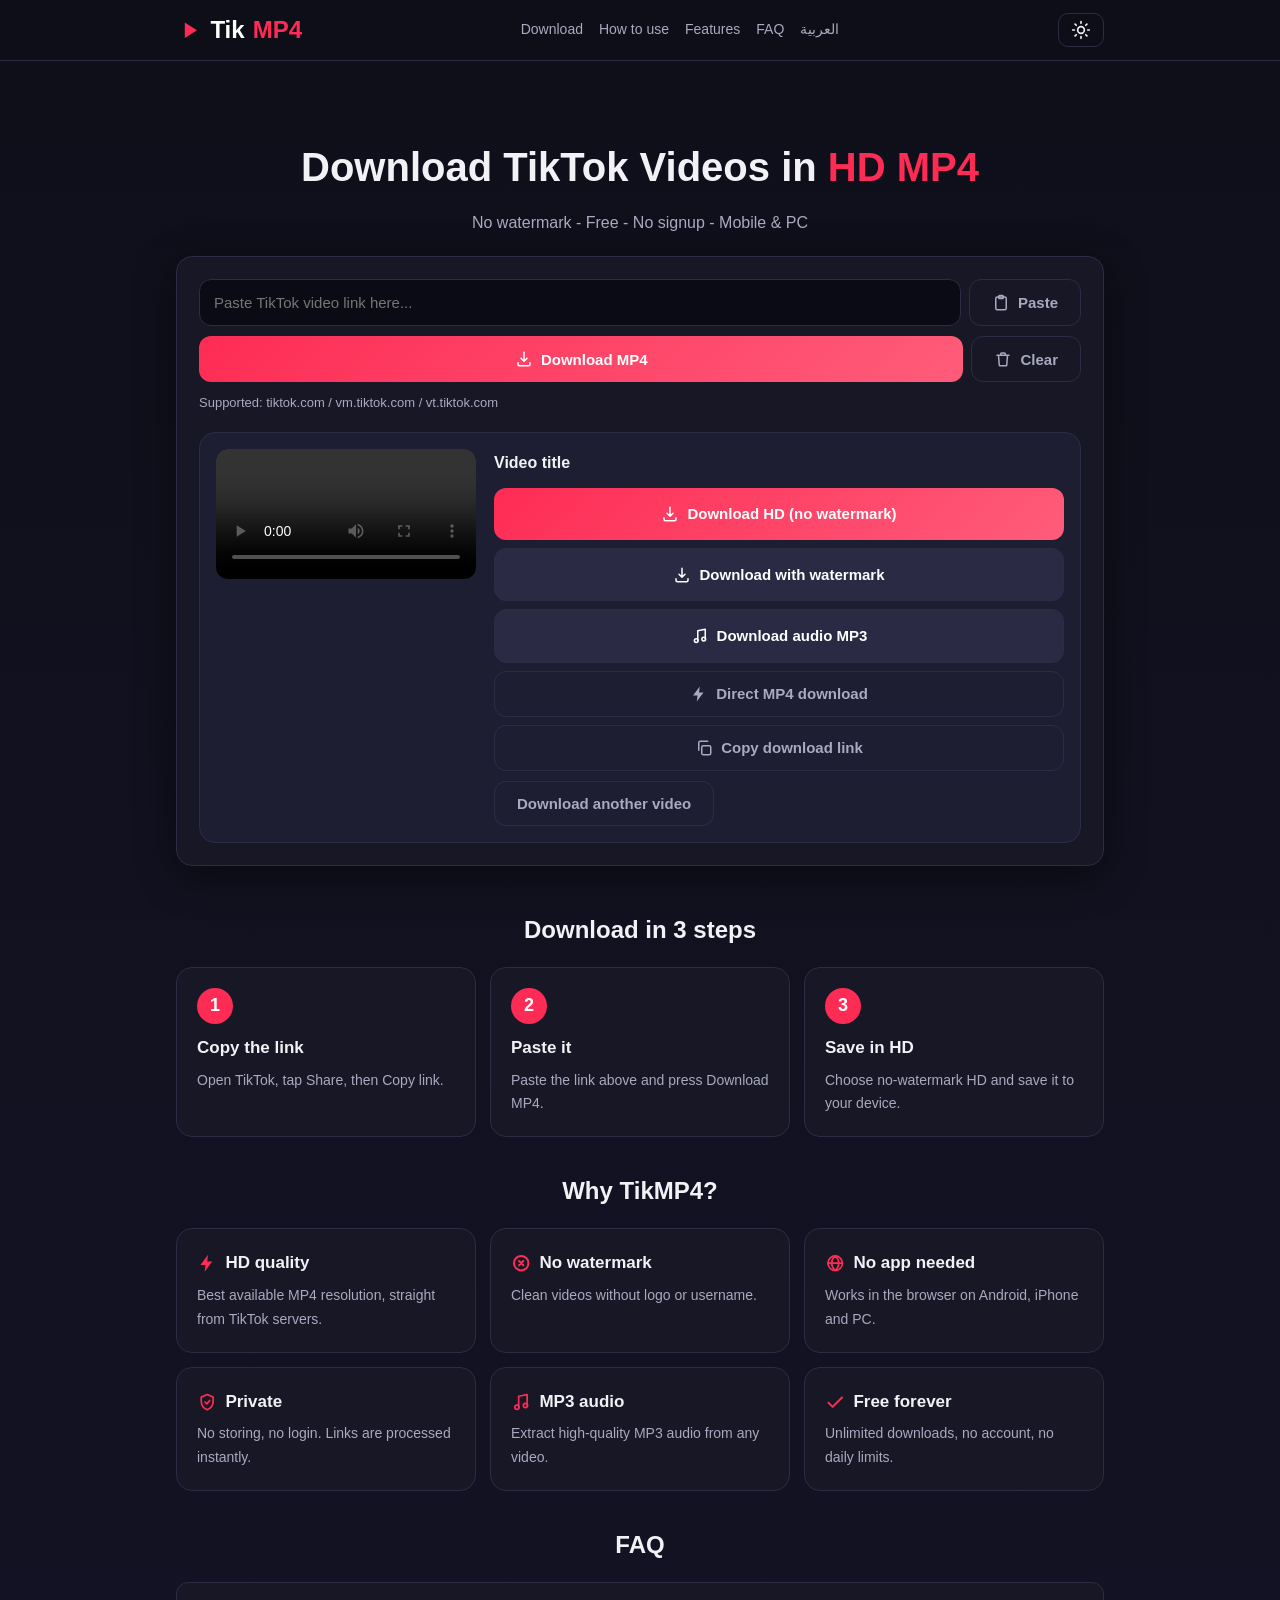
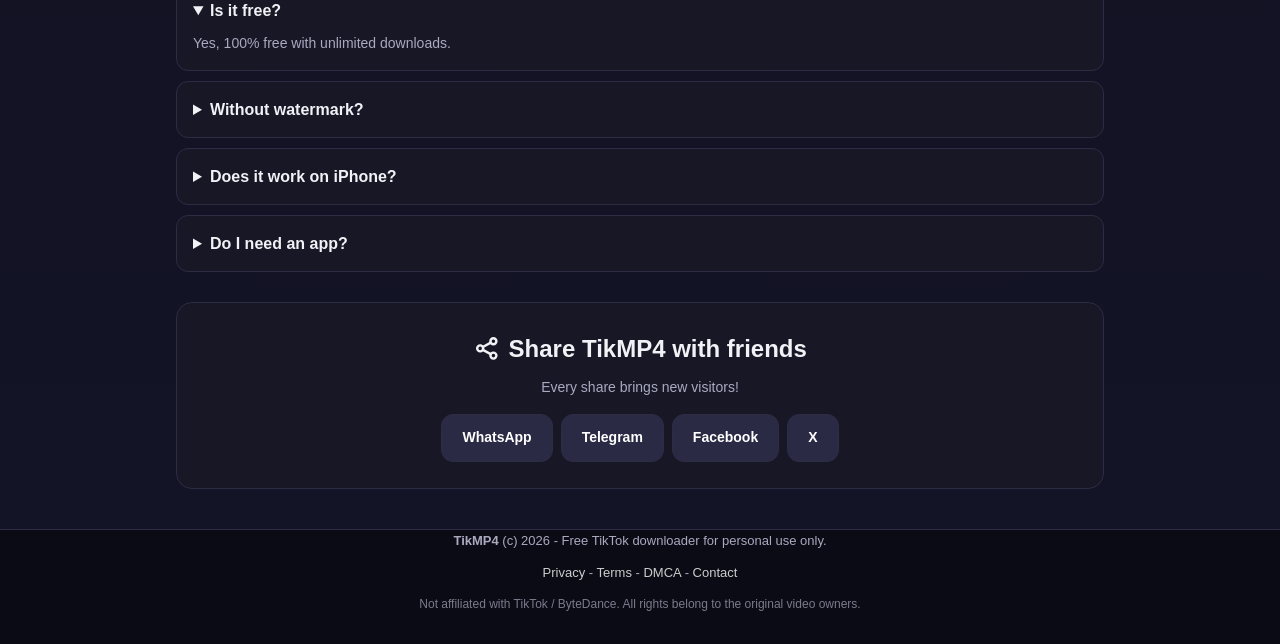
==== commit b3f94427: "Fix multi-banner atOptions collision: sequential slot injection" ====
--- a/en.html
+++ b/en.html
@@ -17,6 +17,9 @@
 <link rel="alternate" hreflang="ar" href="https://beraniahmed29-rgb.github.io/tikmp4/">
 <link rel="alternate" hreflang="en" href="https://beraniahmed29-rgb.github.io/tikmp4/en.html">
 <meta name="theme-color" content="#0f0f1a">
+<link rel="dns-prefetch" href="//www.highrevenueformat.com">
+<link rel="dns-prefetch" href="//pl31253903.profitableratecpmnetwork.com">
+<link rel="preconnect" href="https://www.highrevenueformat.com" crossorigin>
 <link rel="stylesheet" href="style.css">
 <script type="application/ld+json">
 {"@context":"https://schema.org","@type":"WebApplication","name":"TikMP4","url":"https://beraniahmed29-rgb.github.io/tikmp4/en.html","applicationCategory":"MultimediaApplication","operatingSystem":"Any","offers":{"@type":"Offer","price":"0","priceCurrency":"USD"},"description":"Free TikTok video downloader: HD MP4 without watermark."}
@@ -153,9 +156,9 @@
 </footer>
 
 <button id="toTop" type="button" title="Back to top"><svg class="ic" aria-hidden="true"><use href="icons.svg?v=1#i-up"></use></svg></button>
-<script src="ads.js?v=9"></script>
+<script src="ads.js?v=12"></script>
 <script src="app-en.js?v=1"></script>
-<script src="ui.js?v=2"></script>
+<script src="ui.js?v=3"></script>
 <script src="history.js?v=1"></script>
 <script>if("serviceWorker" in navigator){window.addEventListener("load",function(){navigator.serviceWorker.register("sw.js").catch(function(){})})}</script>
 </body>
